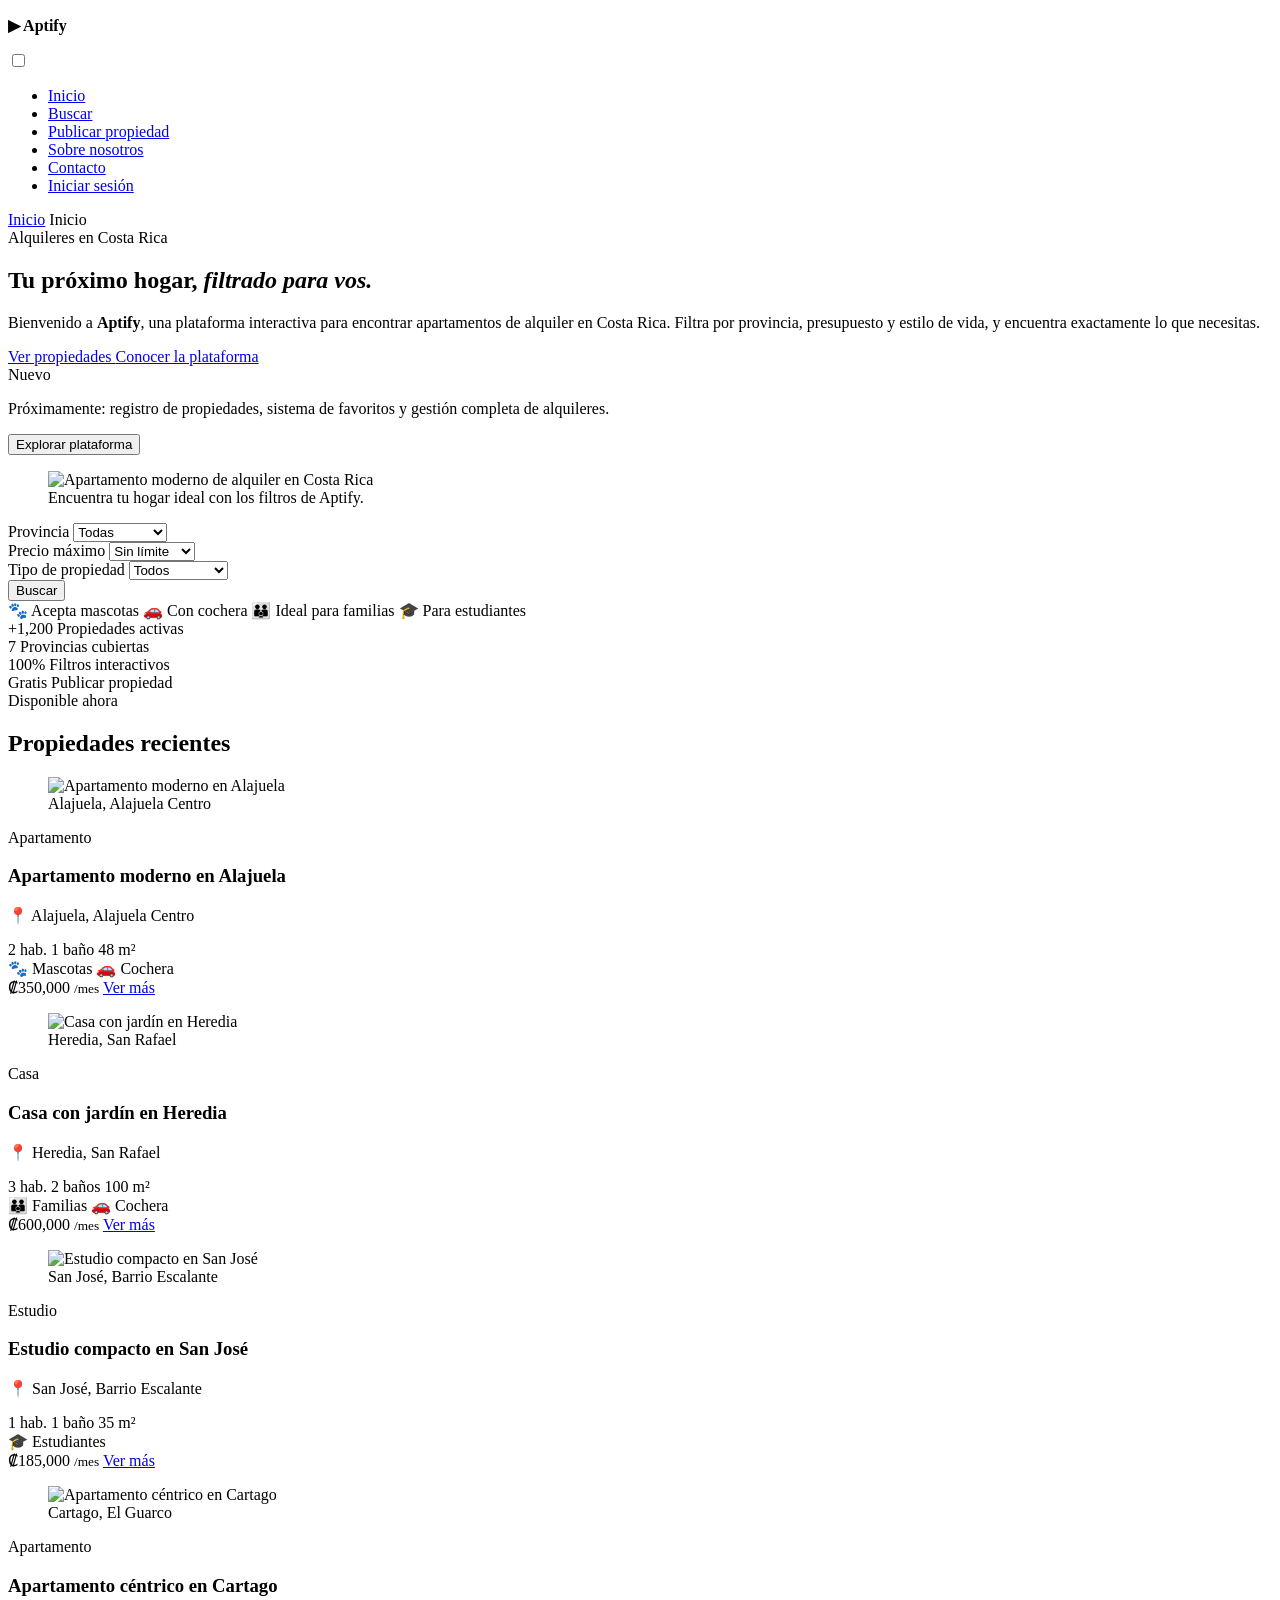
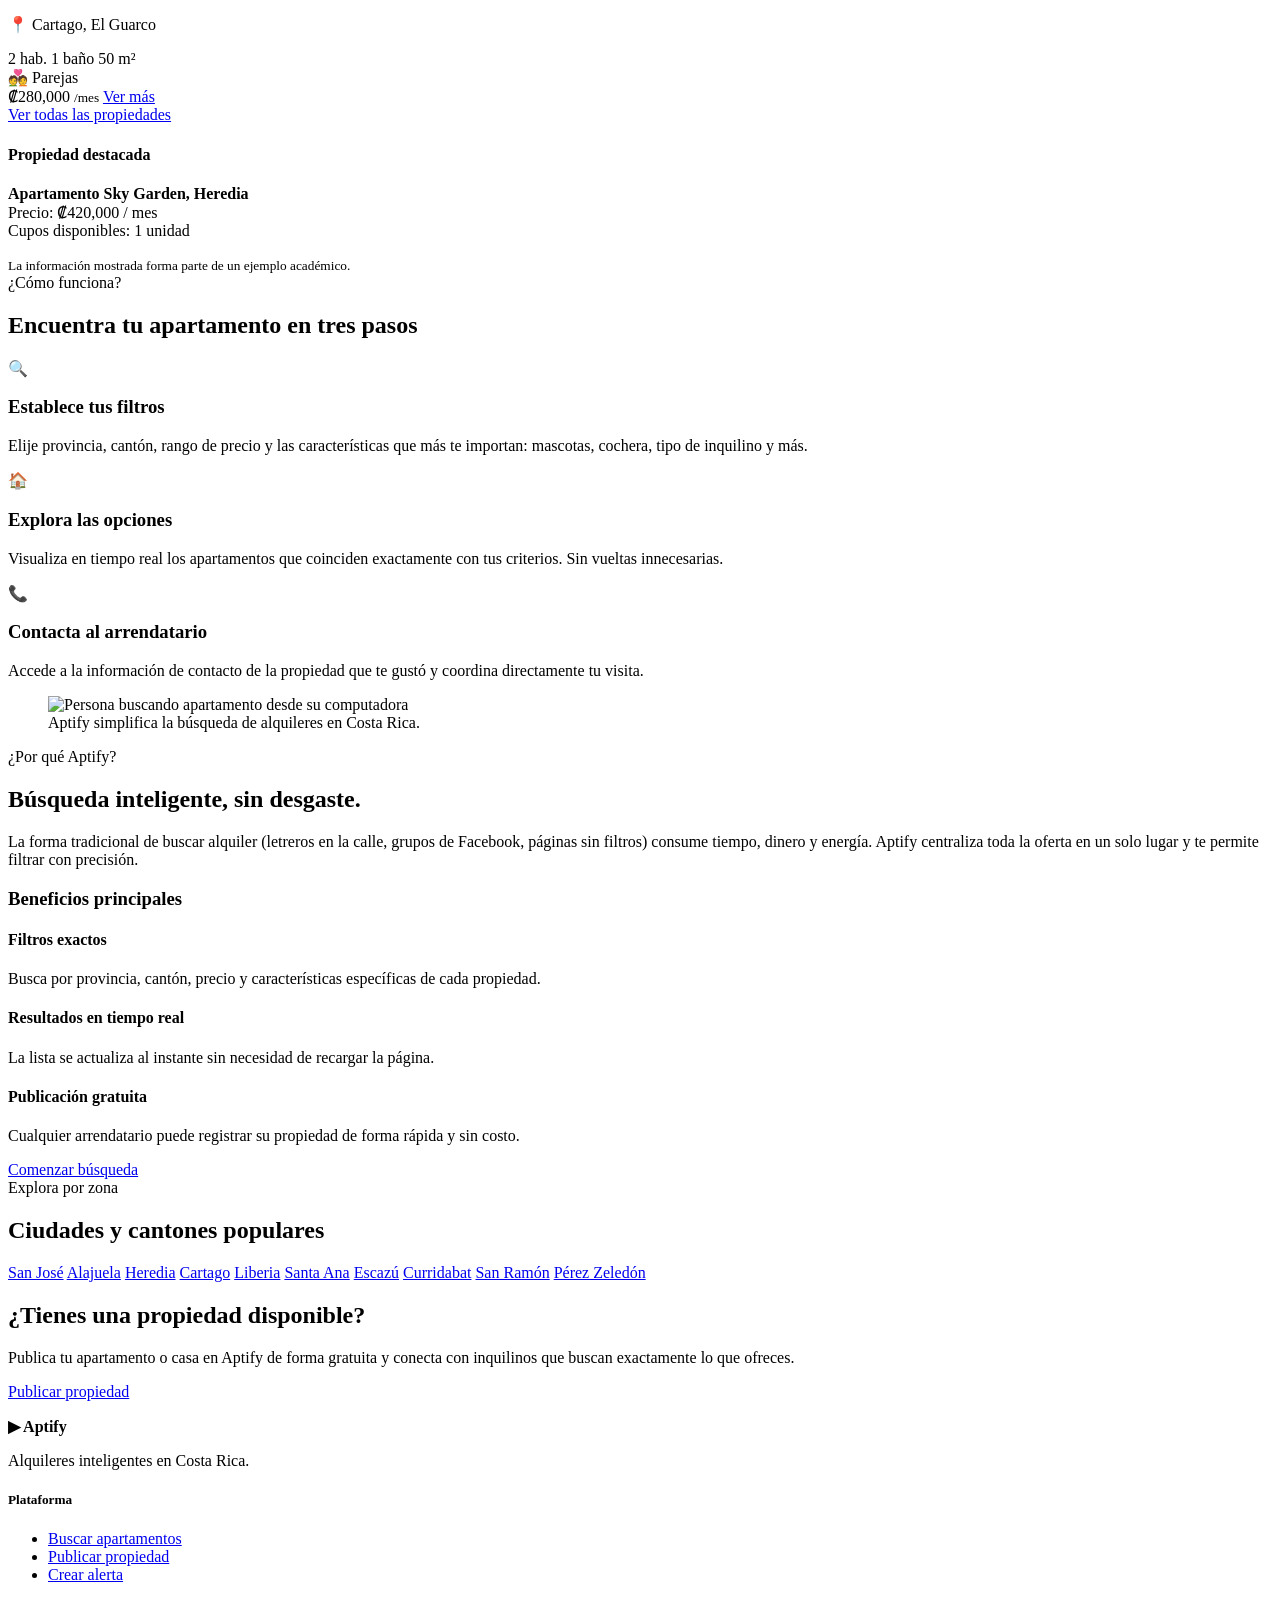
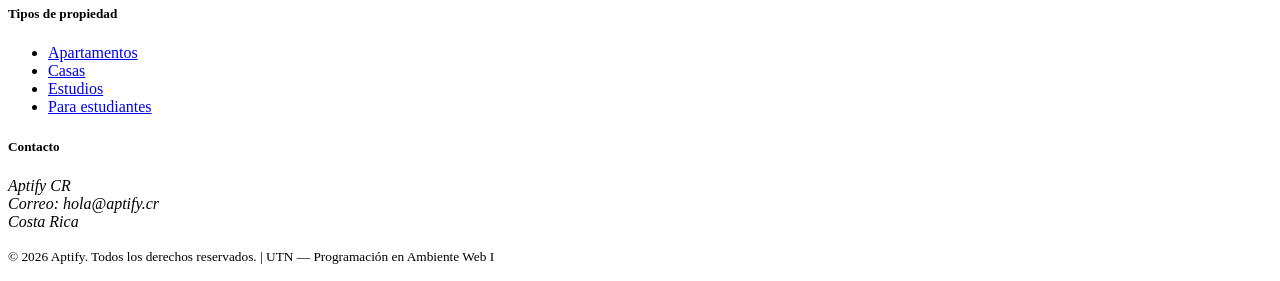
==== index.html @ 11789eb8 "Update" ====
<!DOCTYPE html>
<html lang="es">
<head>
    <meta charset="UTF-8">
    <meta name="viewport" content="width=device-width, initial-scale=1.0">
    <meta name="description" content="Aptify es una plataforma web para 
    buscar apartamentos de alquiler en Costa Rica, con filtros por ubicación, 
    precio y estilo de vida.">
    <meta name="keywords" content="apartamentos, alquiler, Costa Rica, 
    vivienda, mascotas, cochera, familias, estudiantes">
    <meta name="author" content="Aptify">
    <!-- CSS externo principal del sitio -->
    <link rel="stylesheet" href="css/style.css">
    <!-- Tipografías externas desde Google Fonts -->
    <link href="https://fonts.googleapis.com/css2?family=DM+Sans:wght@300;400;500;600&family=Playfair+Display:wght@600;700&display=swap" rel="stylesheet">
    <title>Aptify | Inicio</title>
</head>
<body>

    <!-- Encabezado principal fijo del sitio -->
    <header class="site-header">
        <div class="container header-content">
            <p class="logo"><strong>&#9654; Aptify</strong></p>
            <!-- Checkbox oculto para controlar el menú hamburguesa -->
            <input type="checkbox" id="menu-toggle" class="menu-toggle">
            <!-- Botón visual del menú hamburguesa -->
            <label for="menu-toggle" class="menu-button">
                <span></span>
                <span></span>
                <span></span>
            </label>
            <!-- Navegación principal -->
            <nav class="main-nav">
                <ul>
                    <li><a href="index.html">Inicio</a></li>
                    <li><a href="buscar.html">Buscar</a></li>
                    <li><a href="publicar.html">Publicar propiedad</a></li>
                    <li><a href="#sobre-aptify">Sobre nosotros</a></li>
                    <li><a href="#contacto">Contacto</a></li>        
                    <li id="nav-login"><a href="acceso.html">Iniciar sesión</a></li>        
                    <li id="nav-user" style="display: none;">
                        <span class="user-greeting">Hola, <b id="user-name-display">Usuario</b></span>
                        <a href="#" id="btn-logout" class="btn-card">Salir</a>
                    </li>
                </ul>
            </nav>
        </div>
    </header>

    <!-- Ubicación actual -->
    <nav class="breadcrumb" aria-label="Ubicación actual">
        <div class="container">
            <a href="index.html">Inicio</a>
            <span>Inicio</span>
        </div>
    </nav>

    <!-- Contenido principal -->
    <main>

        <!-- Sección hero con columnas flotantes -->
        <section id="hero" class="hero">
            <div class="container hero-content">
                <div class="hero-text">
                    <span class="hero-badge">Alquileres en Costa Rica</span>
                    <h1>Tu próximo hogar, <em>filtrado para vos.</em></h1>
                    <p>
                        Bienvenido a <strong>Aptify</strong>, una plataforma interactiva para encontrar
                        apartamentos de alquiler en Costa Rica. Filtra por provincia, presupuesto
                        y estilo de vida, y encuentra exactamente lo que necesitas.
                    </p>
                    <!-- Jerarquía visual de acciones -->
                    <div class="hero-actions">
                        <a class="btn-primary" href="buscar.html">
                            Ver propiedades
                        </a>
                        <a class="btn-link" href="#sobre-aptify">
                            Conocer la plataforma
                        </a>
                    </div>
                    <!-- Caja informativa relativa con etiqueta absoluta -->
                    <div class="hero-info">
                        <span class="info-label">Nuevo</span>
                        <p>
                            Próximamente: registro de propiedades, sistema de favoritos
                            y gestión completa de alquileres.
                        </p>
                        <button class="btn-secondary">
                            Explorar plataforma
                        </button>
                    </div>
                </div>
                <!-- Imagen representativa del hero -->
                <figure class="hero-image">
                    <!-- Cambiar el png cuando finalmente tenga una imagen decente -->
                    <img src="assets/images/hero-apartamentos.png" alt="Apartamento moderno de alquiler en Costa Rica">
                    <figcaption>
                        Encuentra tu hogar ideal con los filtros de Aptify.
                    </figcaption>
                </figure>
            </div>
            <!-- Barra de búsqueda rápida dentro del hero -->
            <div class="container">
                <div class="search-bar">
                    <div class="search-field">
                        <label for="provincia">Provincia</label>
                        <select id="provincia" name="provincia">
                            <option value="">Todas</option>
                            <option value="san-jose">San José</option>
                            <option value="alajuela">Alajuela</option>
                            <option value="heredia">Heredia</option>
                            <option value="cartago">Cartago</option>
                            <option value="guanacaste">Guanacaste</option>
                            <option value="puntarenas">Puntarenas</option>
                            <option value="limon">Limón</option>
                        </select>
                    </div>
                    <div class="search-field">
                        <label for="precio">Precio máximo</label>
                        <select id="precio" name="precio">
                            <option value="">Sin límite</option>
                            <option value="200000">₡200,000</option>
                            <option value="350000">₡350,000</option>
                            <option value="500000">₡500,000</option>
                            <option value="700000">₡700,000+</option>
                        </select>
                    </div>
                    <div class="search-field">
                        <label for="tipo">Tipo de propiedad</label>
                        <select id="tipo" name="tipo">
                            <option value="">Todos</option>
                            <option value="apartamento">Apartamento</option>
                            <option value="casa">Casa</option>
                            <option value="estudio">Estudio</option>
                        </select>
                    </div>
                    <button class="btn-primary search-btn">Buscar</button>
                </div>
                <!-- Etiquetas de filtros rápidos -->
                <div class="quick-tags">
                    <span class="tag">&#128062; Acepta mascotas</span>
                    <span class="tag">&#128663; Con cochera</span>
                    <span class="tag">&#128106; Ideal para familias</span>
                    <span class="tag">&#127891; Para estudiantes</span>
                </div>
            </div>
        </section>

        <!-- Estadísticas generales de la plataforma -->
        <section class="stats-section">
            <div class="container stats-grid">
                <div class="stat-card">
                    <span class="stat-num">+1,200</span>
                    <span class="stat-label">Propiedades activas</span>
                </div>
                <div class="stat-card">
                    <span class="stat-num">7</span>
                    <span class="stat-label">Provincias cubiertas</span>
                </div>
                <div class="stat-card">
                    <span class="stat-num">100%</span>
                    <span class="stat-label">Filtros interactivos</span>
                </div>
                <div class="stat-card">
                    <span class="stat-num">Gratis</span>
                    <span class="stat-label">Publicar propiedad</span>
                </div>
            </div>
        </section>

        <!-- Propiedades recientes destacadas -->
        <section class="listings-section">
            <div class="container">
                <span class="section-eyebrow">Disponible ahora</span>
                <h2>Propiedades recientes</h2>
                <div class="listings-grid">

                    <!-- Ejemplo, tarjeta de propiedad 1 -->
                    <article class="property-card">
                        <figure>
                            <img src="assets/images/prop-alajuela.png" alt="Apartamento moderno en Alajuela">
                            <figcaption>Alajuela, Alajuela Centro</figcaption>
                        </figure>
                        <span class="card-label">Apartamento</span>
                        <div class="property-card-content">
                            <h3>Apartamento moderno en Alajuela</h3>
                            <p class="property-location">&#128205; Alajuela, Alajuela Centro</p>
                            <div class="property-features">
                                <span>2 hab.</span>
                                <span>1 baño</span>
                                <span>48 m²</span>
                            </div>
                            <div class="property-tags">
                                <span class="tag tag-sm">&#128062; Mascotas</span>
                                <span class="tag tag-sm">&#128663; Cochera</span>
                            </div>
                            <div class="property-footer">
                                <span class="property-price">₡350,000 <small>/mes</small></span>
                                <a href="#" class="btn-card">Ver más</a>
                            </div>
                        </div>
                    </article>

                    <!-- Ejemplo, tarjeta de propiedad 2 -->
                    <article class="property-card">
                        <figure>
                            <img src="assets/images/prop-heredia.png" alt="Casa con jardín en Heredia">
                            <figcaption>Heredia, San Rafael</figcaption>
                        </figure>
                        <span class="card-label">Casa</span>
                        <div class="property-card-content">
                            <h3>Casa con jardín en Heredia</h3>
                            <p class="property-location">&#128205; Heredia, San Rafael</p>
                            <div class="property-features">
                                <span>3 hab.</span>
                                <span>2 baños</span>
                                <span>100 m²</span>
                            </div>
                            <div class="property-tags">
                                <span class="tag tag-sm">&#128106; Familias</span>
                                <span class="tag tag-sm">&#128663; Cochera</span>
                            </div>
                            <div class="property-footer">
                                <span class="property-price">₡600,000 <small>/mes</small></span>
                                <a href="#" class="btn-card">Ver más</a>
                            </div>
                        </div>
                    </article>

                    <!-- Ejemplo, tarjeta de propiedad 3 -->
                    <article class="property-card">
                        <figure>
                            <img src="assets/images/prop-sanjose.png" alt="Estudio compacto en San José">
                            <figcaption>San José, Barrio Escalante</figcaption>
                        </figure>
                        <span class="card-label">Estudio</span>
                        <div class="property-card-content">
                            <h3>Estudio compacto en San José</h3>
                            <p class="property-location">&#128205; San José, Barrio Escalante</p>
                            <div class="property-features">
                                <span>1 hab.</span>
                                <span>1 baño</span>
                                <span>35 m²</span>
                            </div>
                            <div class="property-tags">
                                <span class="tag tag-sm">&#127891; Estudiantes</span>
                            </div>
                            <div class="property-footer">
                                <span class="property-price">₡185,000 <small>/mes</small></span>
                                <a href="#" class="btn-card">Ver más</a>
                            </div>
                        </div>
                    </article>

                    <!-- Ejemplo, tarjeta de propiedad 4 -->
                    <article class="property-card">
                        <figure>
                            <img src="assets/images/prop-cartago.png" alt="Apartamento céntrico en Cartago">
                            <figcaption>Cartago, El Guarco</figcaption>
                        </figure>
                        <span class="card-label">Apartamento</span>
                        <div class="property-card-content">
                            <h3>Apartamento céntrico en Cartago</h3>
                            <p class="property-location">&#128205; Cartago, El Guarco</p>
                            <div class="property-features">
                                <span>2 hab.</span>
                                <span>1 baño</span>
                                <span>50 m²</span>
                            </div>
                            <div class="property-tags">
                                <span class="tag tag-sm">&#128145; Parejas</span>
                            </div>
                            <div class="property-footer">
                                <span class="property-price">₡280,000 <small>/mes</small></span>
                                <a href="#" class="btn-card">Ver más</a>
                            </div>
                        </div>
                    </article>

                </div>
                <!-- Acción para ver todas las propiedades -->
                <div class="listings-cta">
                    <a href="buscar.html" class="btn-primary">Ver todas las propiedades</a>
                </div>
            </div>
        </section>

        <!-- Aside: propiedad destacada -->
        <aside>
            <h4>Propiedad destacada</h4>
            <p>
                <strong>Apartamento Sky Garden, Heredia</strong><br>
                Precio: <span>₡420,000 / mes</span><br>
                Cupos disponibles: <span>1 unidad</span>
            </p>
            <small>
                La información mostrada forma parte de un ejemplo académico.
            </small>
        </aside>

        <!-- Cómo funciona la plataforma -->
        <section id="como-funciona" class="how-section">
            <div class="container">
                <span class="section-eyebrow">¿Cómo funciona?</span>
                <h2>Encuentra tu apartamento en tres pasos</h2>
                <div class="steps-grid">
                    <article class="step-card">
                        <div class="step-icon">&#128269;</div>
                        <h3>Establece tus filtros</h3>
                        <p>Elije provincia, cantón, rango de precio y las características 
                            que más te importan: mascotas, cochera, tipo de inquilino y más.</p>
                    </article>
                    <article class="step-card">
                        <div class="step-icon">&#127968;</div>
                        <h3>Explora las opciones</h3>
                        <p>Visualiza en tiempo real los apartamentos que coinciden 
                            exactamente con tus criterios. Sin vueltas innecesarias.</p>
                    </article>
                    <article class="step-card">
                        <div class="step-icon">&#128222;</div>
                        <h3>Contacta al arrendatario</h3>
                        <p>Accede a la información de contacto de la propiedad que te 
                            gustó y coordina directamente tu visita.</p>
                    </article>
                </div>
            </div>
        </section>

        <!-- Por qué elegir Aptify -->
        <section id="sobre-aptify" class="about-section">
            <div class="container about-content">
                <!-- Imagen representativa para cuando la tengamos -->
                <figure class="about-image">
                    <img src="assets/images/about-aptify.png" alt="Persona buscando apartamento desde su computadora">
                    <figcaption>
                        Aptify simplifica la búsqueda de alquileres en Costa Rica.
                    </figcaption>
                </figure>
                <div class="about-text">
                    <span class="section-eyebrow">¿Por qué Aptify?</span>
                    <h2>Búsqueda inteligente, sin desgaste.</h2>
                    <p>
                        La forma tradicional de buscar alquiler (letreros en la calle, grupos de
                        Facebook, páginas sin filtros) consume tiempo, dinero y energía. Aptify
                        centraliza toda la oferta en un solo lugar y te permite filtrar con precisión.
                    </p>
                    <h3>Beneficios principales</h3>
                    <div class="benefits-grid">
                        <article class="benefit-card">
                            <h4>Filtros exactos</h4>
                            <p>Busca por provincia, cantón, precio y características 
                                específicas de cada propiedad.</p>
                        </article>
                        <article class="benefit-card">
                            <h4>Resultados en tiempo real</h4>
                            <p>La lista se actualiza al instante sin necesidad de recargar la página.</p>
                        </article>
                        <article class="benefit-card">
                            <h4>Publicación gratuita</h4>
                            <p>Cualquier arrendatario puede registrar su propiedad de forma rápida y sin costo.</p>
                        </article>
                    </div>
                    <a href="buscar.html" class="btn-primary">Comenzar búsqueda</a>
                </div>
            </div>
        </section>

        <!-- Zonas populares para alquilar -->
        <section class="locations-section">
            <div class="container">
                <span class="section-eyebrow">Explora por zona</span>
                <h2>Ciudades y cantones populares</h2>
                <div class="locations-grid">
                    <a href="#" class="location-chip">San José</a>
                    <a href="#" class="location-chip">Alajuela</a>
                    <a href="#" class="location-chip">Heredia</a>
                    <a href="#" class="location-chip">Cartago</a>
                    <a href="#" class="location-chip">Liberia</a>
                    <a href="#" class="location-chip">Santa Ana</a>
                    <a href="#" class="location-chip">Escazú</a>
                    <a href="#" class="location-chip">Curridabat</a>
                    <a href="#" class="location-chip">San Ramón</a>
                    <a href="#" class="location-chip">Pérez Zeledón</a>
                </div>
            </div>
        </section>

        <!-- Banner de llamada a acción: publicar propiedad -->
        <section class="cta-banner">
            <div class="container cta-content">
                <div class="cta-text">
                    <h2>¿Tienes una propiedad disponible?</h2>
                    <p>
                        Publica tu apartamento o casa en Aptify de forma gratuita y conecta
                        con inquilinos que buscan exactamente lo que ofreces.
                    </p>
                </div>
                <a href="publicar.html" class="btn-gold">Publicar propiedad</a>
            </div>
        </section>

    </main>

    <!-- Pie de página -->
    <footer id="contacto">
        <div class="container footer-content">
            <div class="footer-brand">
                <p class="footer-logo"><strong>&#9654; Aptify</strong></p>
                <p class="footer-tagline">Alquileres inteligentes en Costa Rica.</p>
            </div>
            <div class="footer-col">
                <h5>Plataforma</h5>
                <ul>
                    <li><a href="buscar.html">Buscar apartamentos</a></li>
                    <li><a href="publicar.html">Publicar propiedad</a></li>
                    <li><a href="#">Crear alerta</a></li>
                </ul>
            </div>
            <div class="footer-col">
                <h5>Tipos de propiedad</h5>
                <ul>
                    <li><a href="#">Apartamentos</a></li>
                    <li><a href="#">Casas</a></li>
                    <li><a href="#">Estudios</a></li>
                    <li><a href="#">Para estudiantes</a></li>
                </ul>
            </div>
            <div class="footer-col">
                <h5>Contacto</h5>
                <address>
                    Aptify CR<br>
                    Correo: hola@aptify.cr<br>
                    Costa Rica
                </address>
            </div>
        </div>
        <p>
            <small>&copy; 2026 Aptify. Todos los derechos reservados. | UTN — Programación en Ambiente Web I</small>
        </p>
    </footer>

    <script src="js/auth.js"></script>
    
</body>
</html>
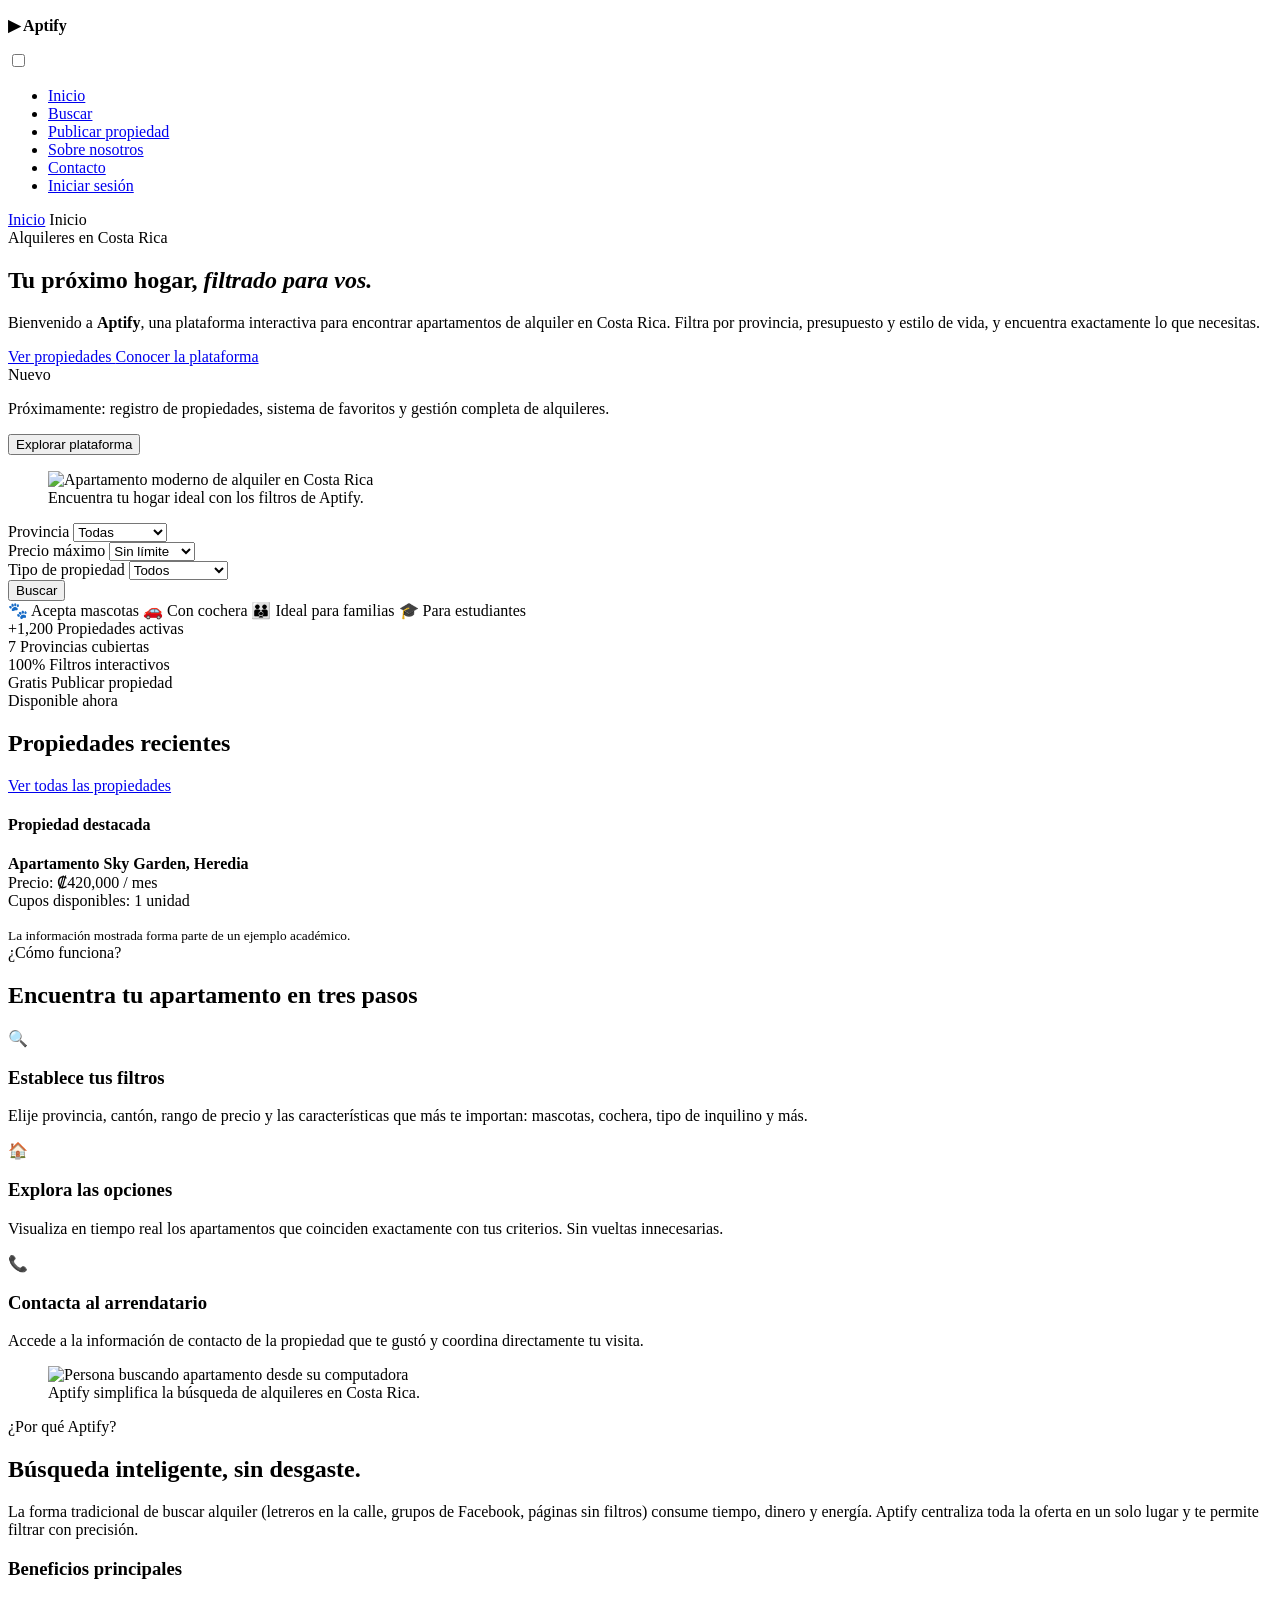
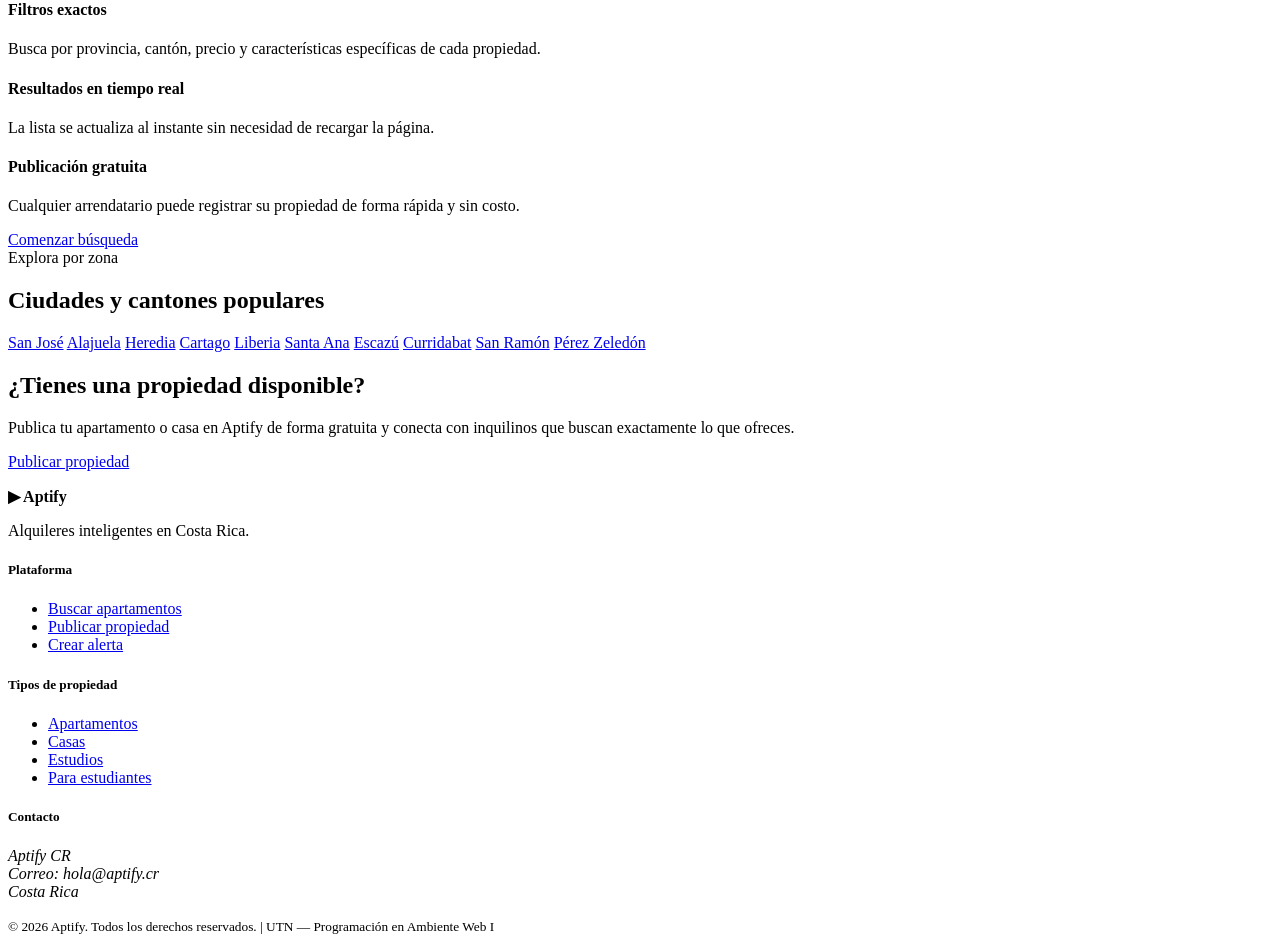
==== commit b0983eef: "feat: Creación de archivos nuevos y ediciones extras para luego" ====
--- a/index.html
+++ b/index.html
@@ -173,111 +173,8 @@
             <div class="container">
                 <span class="section-eyebrow">Disponible ahora</span>
                 <h2>Propiedades recientes</h2>
-                <div class="listings-grid">
-
-                    <!-- Ejemplo, tarjeta de propiedad 1 -->
-                    <article class="property-card">
-                        <figure>
-                            <img src="assets/images/prop-alajuela.png" alt="Apartamento moderno en Alajuela">
-                            <figcaption>Alajuela, Alajuela Centro</figcaption>
-                        </figure>
-                        <span class="card-label">Apartamento</span>
-                        <div class="property-card-content">
-                            <h3>Apartamento moderno en Alajuela</h3>
-                            <p class="property-location">&#128205; Alajuela, Alajuela Centro</p>
-                            <div class="property-features">
-                                <span>2 hab.</span>
-                                <span>1 baño</span>
-                                <span>48 m²</span>
-                            </div>
-                            <div class="property-tags">
-                                <span class="tag tag-sm">&#128062; Mascotas</span>
-                                <span class="tag tag-sm">&#128663; Cochera</span>
-                            </div>
-                            <div class="property-footer">
-                                <span class="property-price">₡350,000 <small>/mes</small></span>
-                                <a href="#" class="btn-card">Ver más</a>
-                            </div>
-                        </div>
-                    </article>
-
-                    <!-- Ejemplo, tarjeta de propiedad 2 -->
-                    <article class="property-card">
-                        <figure>
-                            <img src="assets/images/prop-heredia.png" alt="Casa con jardín en Heredia">
-                            <figcaption>Heredia, San Rafael</figcaption>
-                        </figure>
-                        <span class="card-label">Casa</span>
-                        <div class="property-card-content">
-                            <h3>Casa con jardín en Heredia</h3>
-                            <p class="property-location">&#128205; Heredia, San Rafael</p>
-                            <div class="property-features">
-                                <span>3 hab.</span>
-                                <span>2 baños</span>
-                                <span>100 m²</span>
-                            </div>
-                            <div class="property-tags">
-                                <span class="tag tag-sm">&#128106; Familias</span>
-                                <span class="tag tag-sm">&#128663; Cochera</span>
-                            </div>
-                            <div class="property-footer">
-                                <span class="property-price">₡600,000 <small>/mes</small></span>
-                                <a href="#" class="btn-card">Ver más</a>
-                            </div>
-                        </div>
-                    </article>
-
-                    <!-- Ejemplo, tarjeta de propiedad 3 -->
-                    <article class="property-card">
-                        <figure>
-                            <img src="assets/images/prop-sanjose.png" alt="Estudio compacto en San José">
-                            <figcaption>San José, Barrio Escalante</figcaption>
-                        </figure>
-                        <span class="card-label">Estudio</span>
-                        <div class="property-card-content">
-                            <h3>Estudio compacto en San José</h3>
-                            <p class="property-location">&#128205; San José, Barrio Escalante</p>
-                            <div class="property-features">
-                                <span>1 hab.</span>
-                                <span>1 baño</span>
-                                <span>35 m²</span>
-                            </div>
-                            <div class="property-tags">
-                                <span class="tag tag-sm">&#127891; Estudiantes</span>
-                            </div>
-                            <div class="property-footer">
-                                <span class="property-price">₡185,000 <small>/mes</small></span>
-                                <a href="#" class="btn-card">Ver más</a>
-                            </div>
-                        </div>
-                    </article>
-
-                    <!-- Ejemplo, tarjeta de propiedad 4 -->
-                    <article class="property-card">
-                        <figure>
-                            <img src="assets/images/prop-cartago.png" alt="Apartamento céntrico en Cartago">
-                            <figcaption>Cartago, El Guarco</figcaption>
-                        </figure>
-                        <span class="card-label">Apartamento</span>
-                        <div class="property-card-content">
-                            <h3>Apartamento céntrico en Cartago</h3>
-                            <p class="property-location">&#128205; Cartago, El Guarco</p>
-                            <div class="property-features">
-                                <span>2 hab.</span>
-                                <span>1 baño</span>
-                                <span>50 m²</span>
-                            </div>
-                            <div class="property-tags">
-                                <span class="tag tag-sm">&#128145; Parejas</span>
-                            </div>
-                            <div class="property-footer">
-                                <span class="property-price">₡280,000 <small>/mes</small></span>
-                                <a href="#" class="btn-card">Ver más</a>
-                            </div>
-                        </div>
-                    </article>
-
-                </div>
+                <!-- Las tarjetas se insertan aquí mediante index.js -->
+                <div id="contenedorRecientes" class="listings-grid"></div>
                 <!-- Acción para ver todas las propiedades -->
                 <div class="listings-cta">
                     <a href="buscar.html" class="btn-primary">Ver todas las propiedades</a>
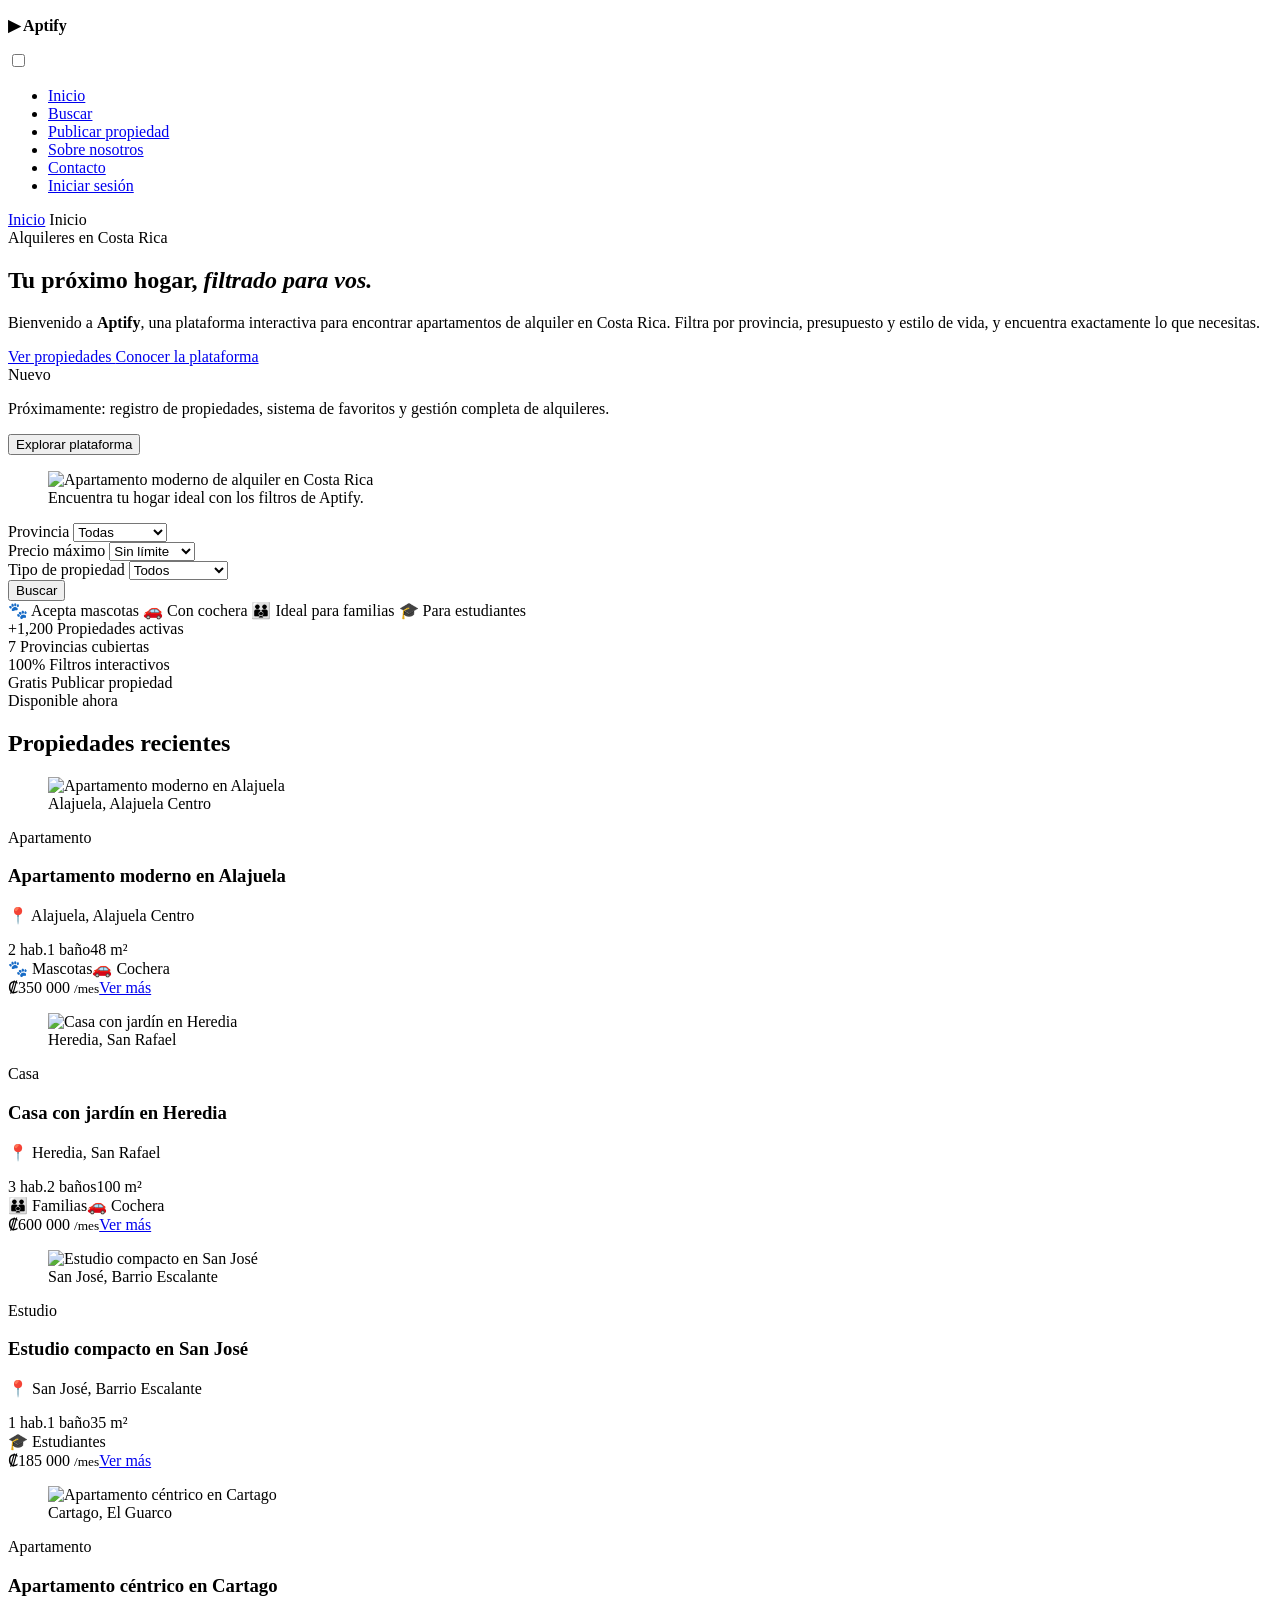
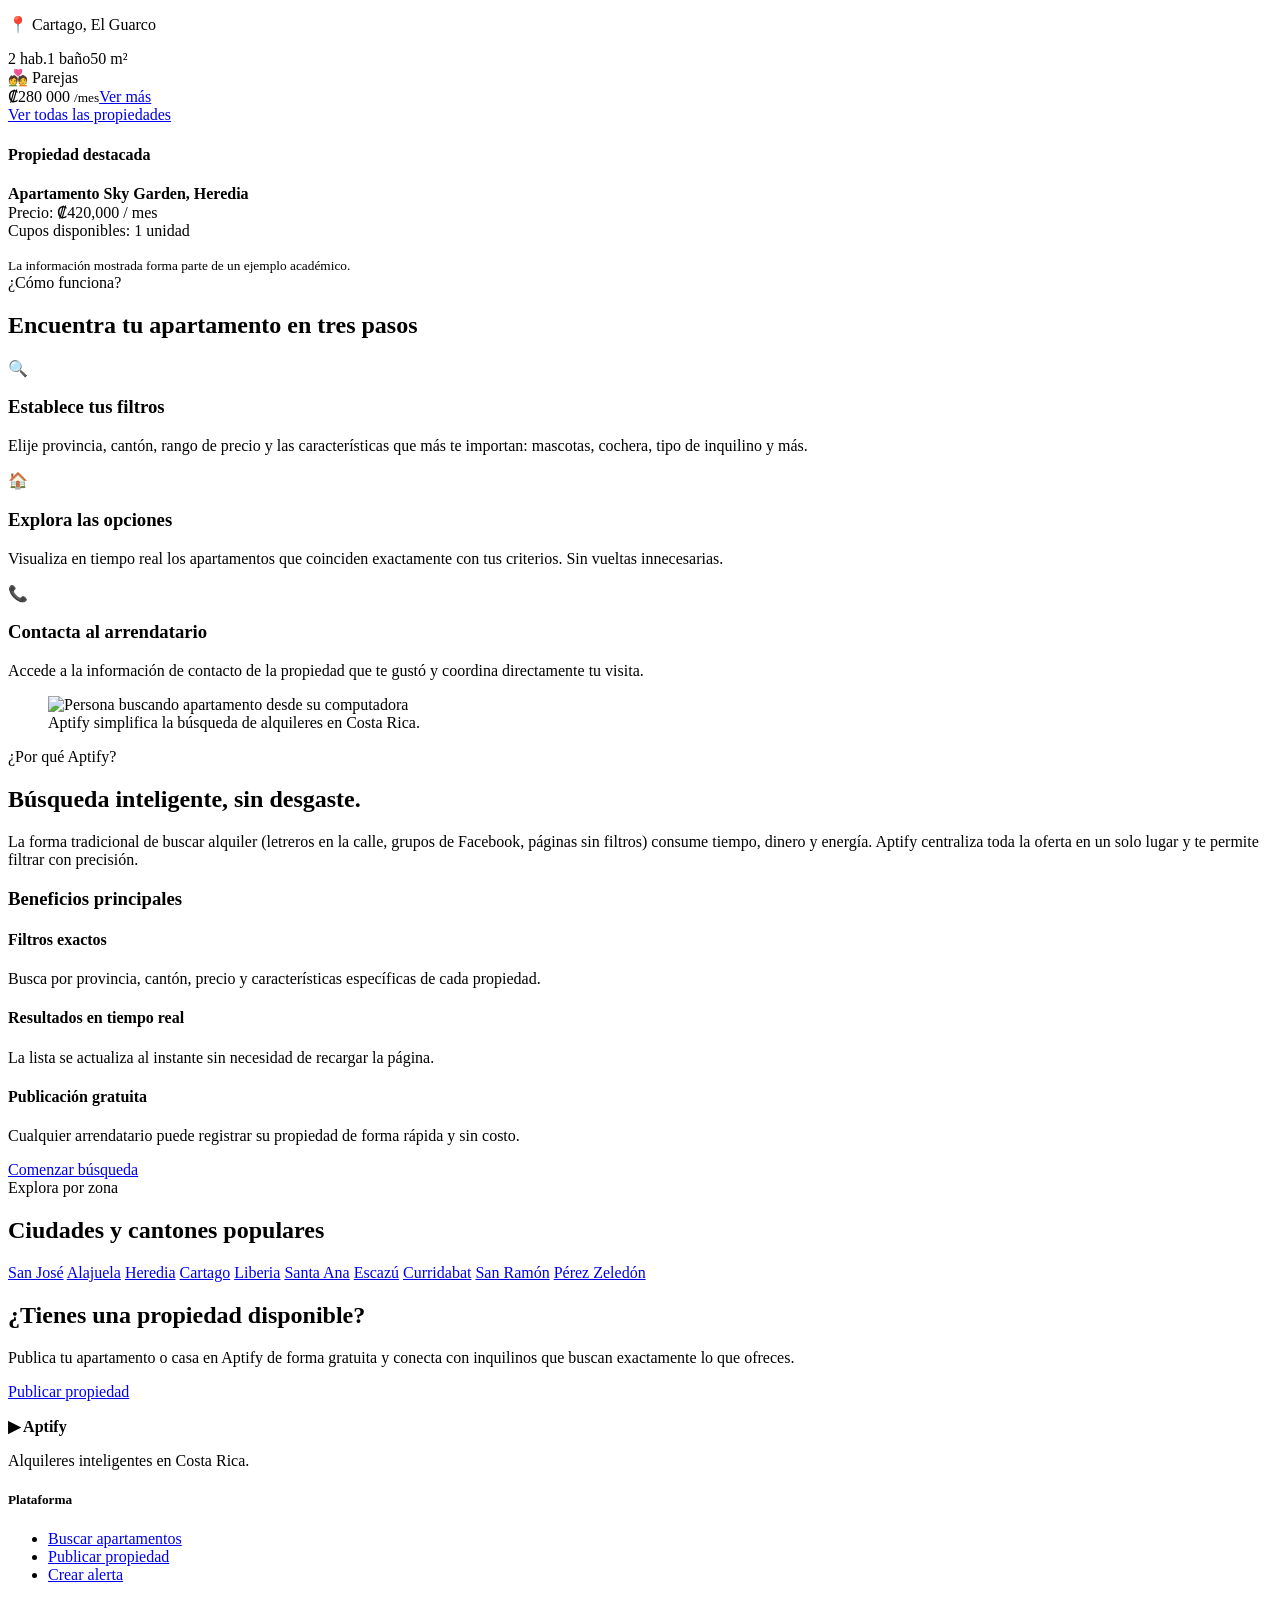
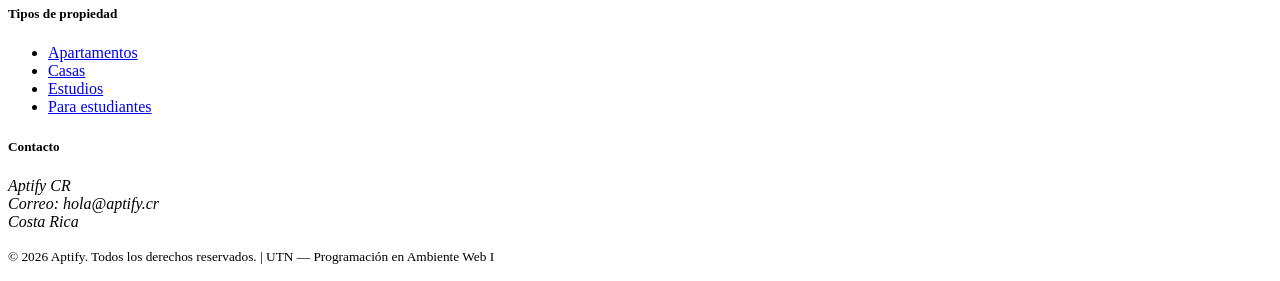
==== commit 2684ff90: "feat: Inserción del html y js para Buscar" ====
--- a/index.html
+++ b/index.html
@@ -10,7 +10,11 @@
     vivienda, mascotas, cochera, familias, estudiantes">
     <meta name="author" content="Aptify">
     <!-- CSS externo principal del sitio -->
-    <link rel="stylesheet" href="css/style.css">
+    <link rel="stylesheet" href="css/base.css">
+    <link rel="stylesheet" href="css/layout.css">
+    <link rel="stylesheet" href="css/componentes.css">
+    <link rel="stylesheet" href="css/paginas.css">
+    <link rel="stylesheet" href="css/responsive.css">
     <!-- Tipografías externas desde Google Fonts -->
     <link href="https://fonts.googleapis.com/css2?family=DM+Sans:wght@300;400;500;600&family=Playfair+Display:wght@600;700&display=swap" rel="stylesheet">
     <title>Aptify | Inicio</title>
@@ -337,6 +341,8 @@
     </footer>
 
     <script src="js/auth.js"></script>
+    <script src="js/propiedadesData.js"></script>
+    <script src="js/index.js"></script>
     
 </body>
 </html>
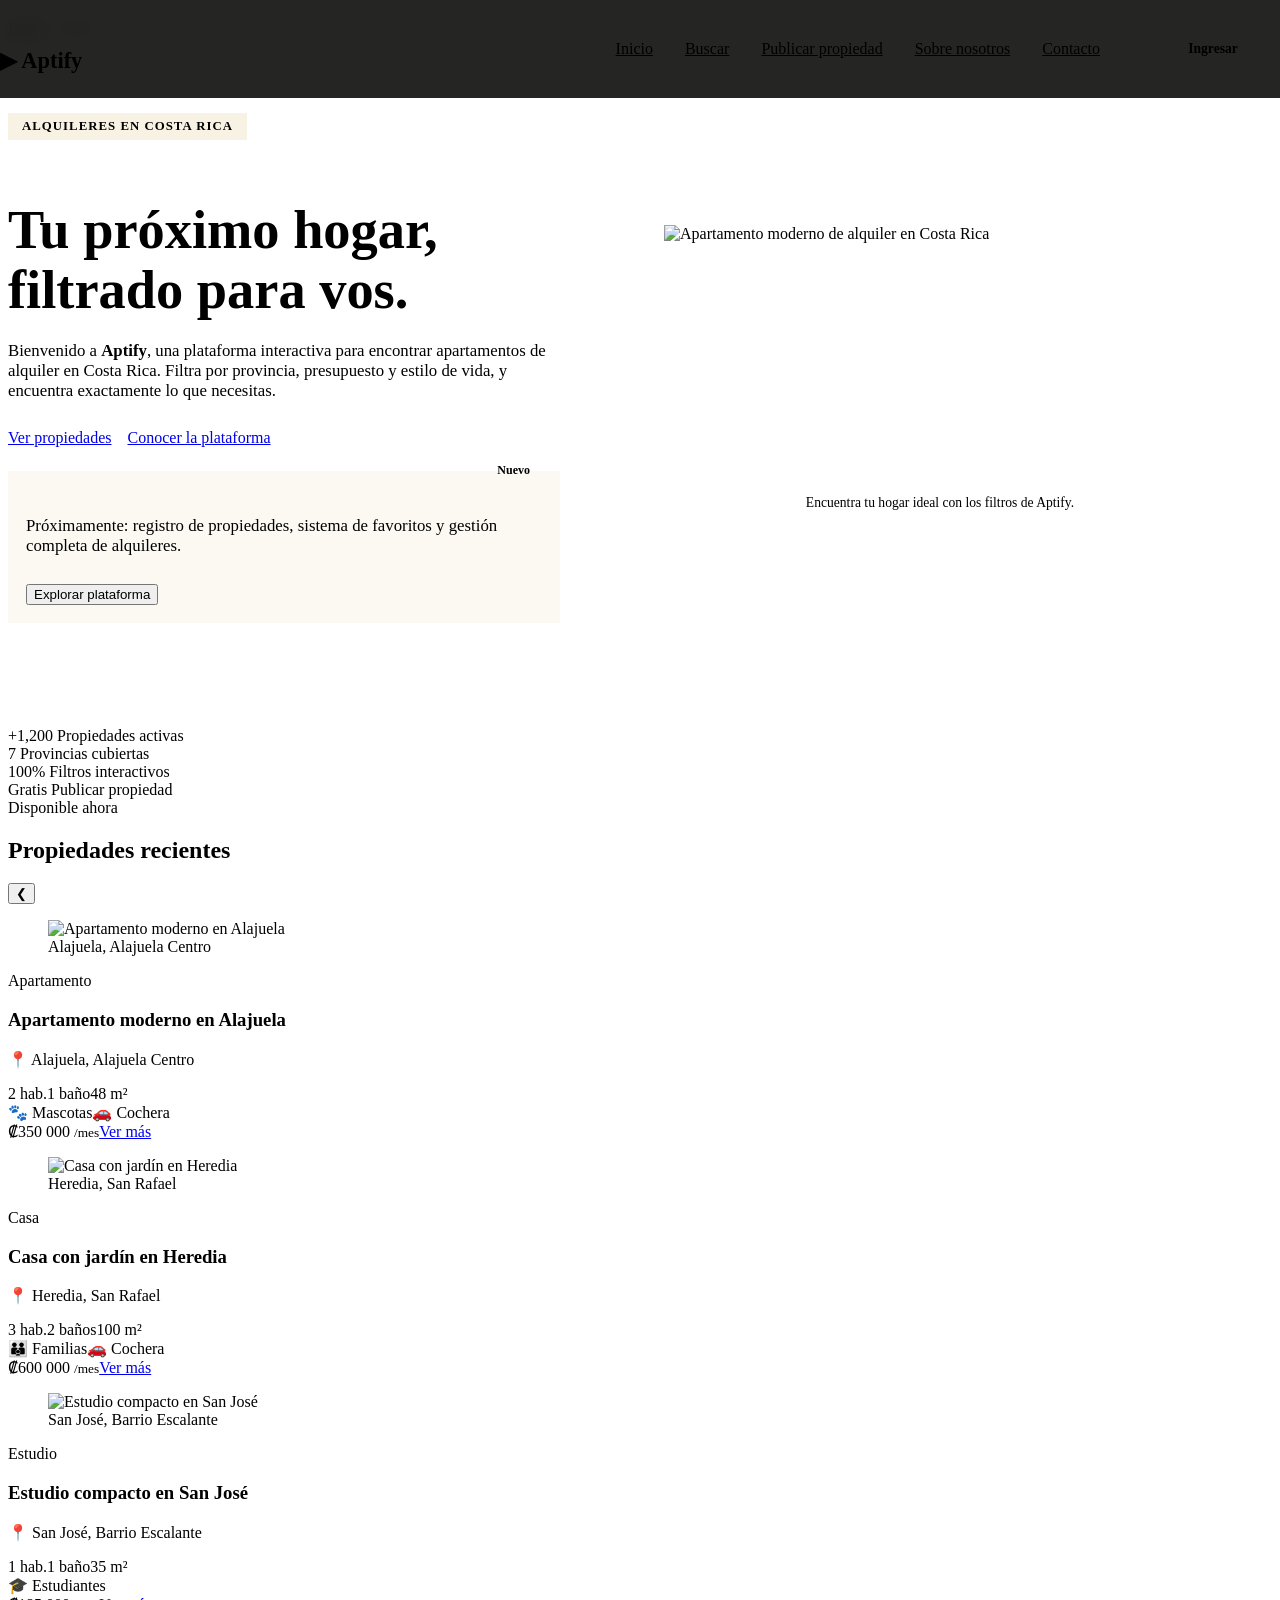
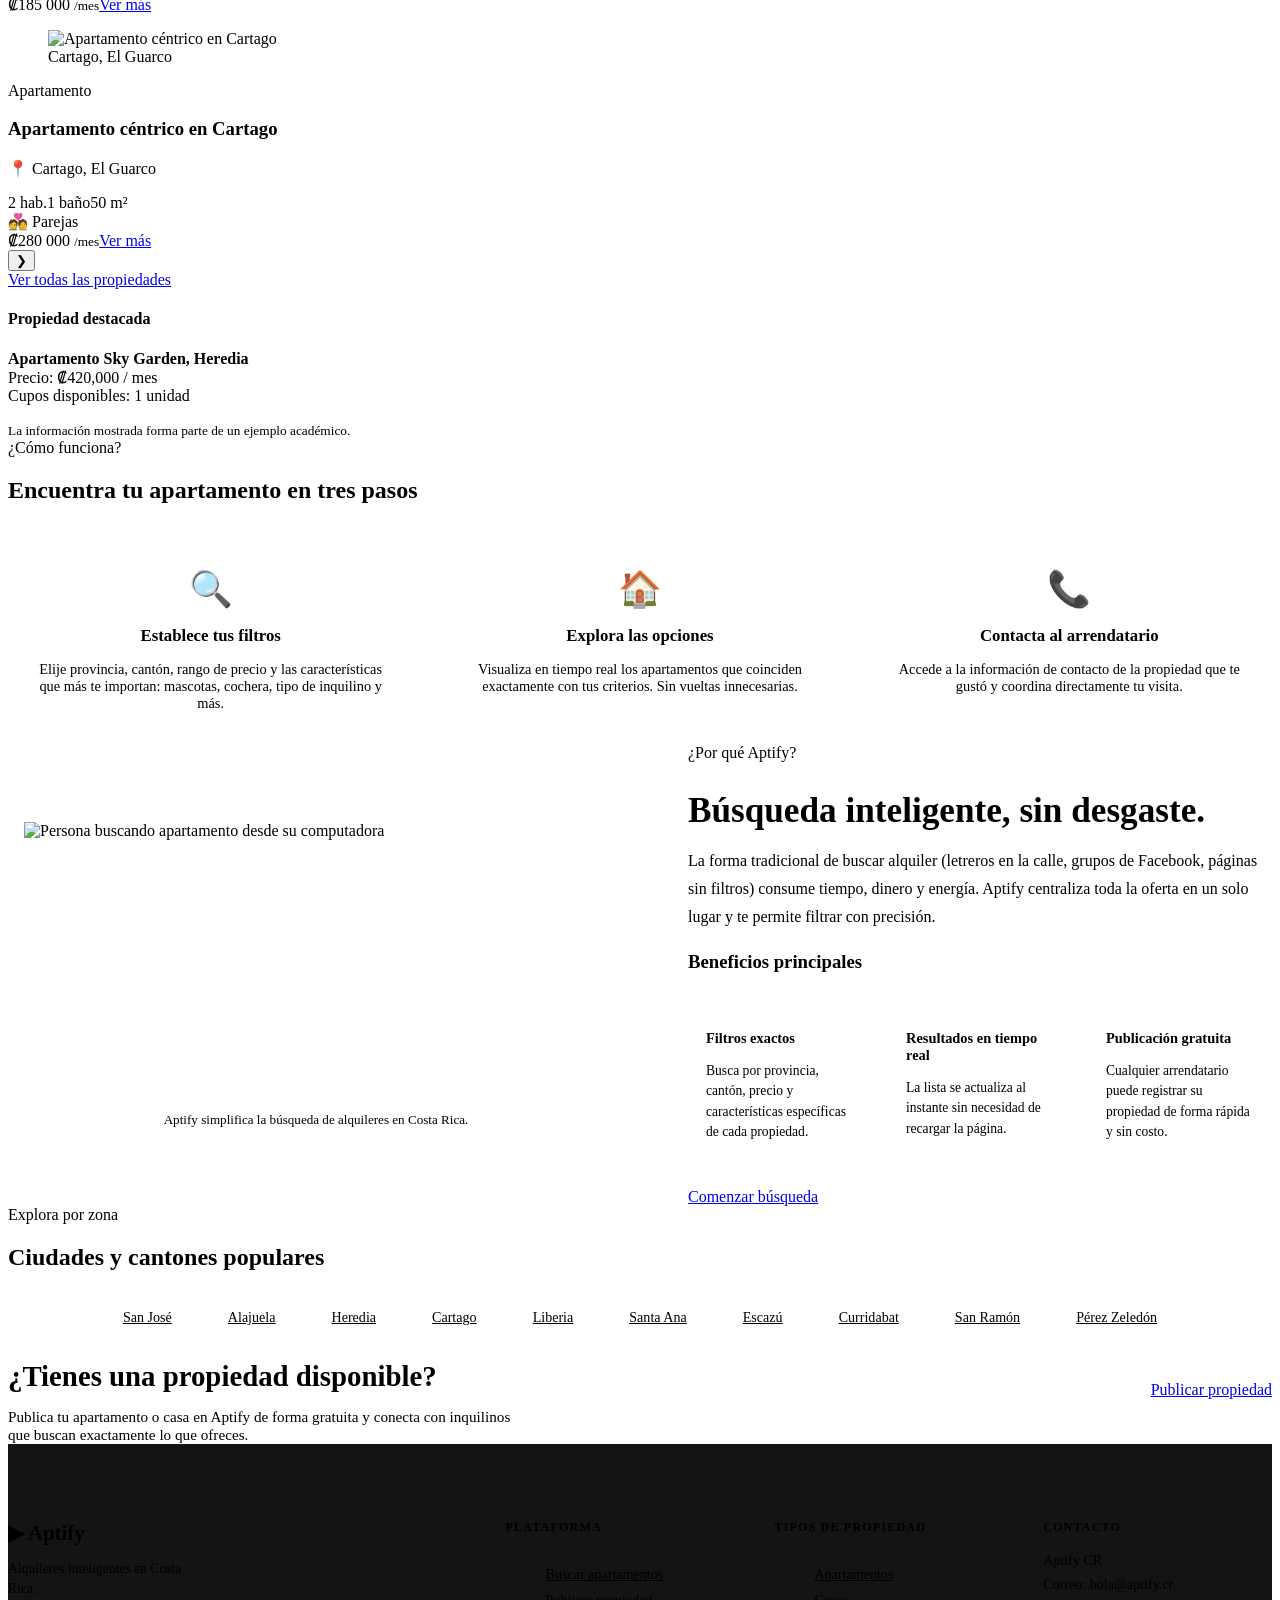
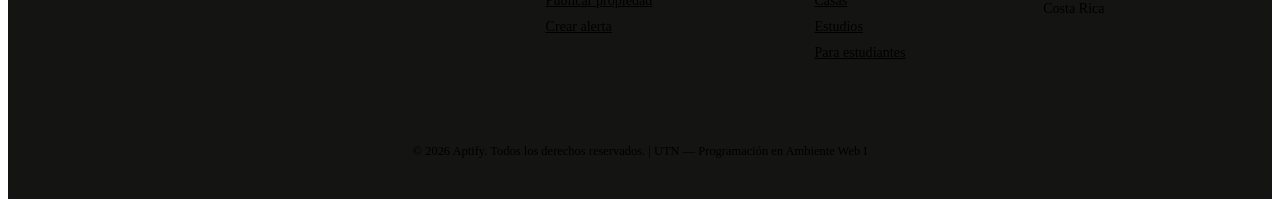
==== commit 07ad1495: "feat: cambio en inicio de sesion y la creacion del apartado de publicar propiedades" ====
--- a/index.html
+++ b/index.html
@@ -41,10 +41,71 @@
                     <li><a href="publicar.html">Publicar propiedad</a></li>
                     <li><a href="#sobre-aptify">Sobre nosotros</a></li>
                     <li><a href="#contacto">Contacto</a></li>        
-                    <li id="nav-login"><a href="acceso.html">Iniciar sesión</a></li>        
-                    <li id="nav-user" style="display: none;">
-                        <span class="user-greeting">Hola, <b id="user-name-display">Usuario</b></span>
-                        <a href="#" id="btn-logout" class="btn-card">Salir</a>
+                    
+                    <li class="header-session-area">
+                        <details class="session-dropdown" id="session-dropdown">
+                            <summary class="header-user">
+                                <span id="session-status-dot" class="user-offline"></span>
+                                <span id="session-status-text">Ingresar</span>
+                            </summary>
+                            
+                            <div class="session-dropdown-content">
+                                
+                                <div id="drop-login-container">
+                                    <h3>Iniciar Sesión</h3>
+                                    <p>Accede para guardar favoritos</p>
+                                    <form id="login-form" class="session-form">
+                                        <div class="form-group">
+                                            <label for="login-email">Correo</label>
+                                            <input type="email" id="login-email" required placeholder="correo@ejemplo.com">
+                                        </div>
+                                        <div class="form-group">
+                                            <label for="login-pass">Contraseña</label>
+                                            <input type="password" id="login-pass" required placeholder="********">
+                                        </div>
+                                        <button type="submit" class="btn-primary" style="width: 100%; margin-top: 8px;">Ingresar</button>
+                                    </form>
+                                    <p class="auth-switch" style="margin-top: 14px; font-size: 0.85rem; text-align: center;">
+                                        ¿Nuevo? <a href="#" id="link-to-register" style="color: var(--color-dorado); font-weight: bold;">Crear cuenta</a>
+                                    </p>
+                                </div>
+
+                                <div id="drop-register-container" style="display: none;">
+                                    <h3>Crear Cuenta</h3>
+                                    <p>Únete a Aptify</p>
+                                    <form id="register-form" class="session-form">
+                                        <div class="form-group">
+                                            <label for="reg-name">Nombre</label>
+                                            <input type="text" id="reg-name" required placeholder="Ej. Nathalie Paniagua">
+                                        </div>
+                                        <div class="form-group">
+                                            <label for="reg-email">Correo</label>
+                                            <input type="email" id="reg-email" required placeholder="correo@ejemplo.com">
+                                        </div>
+                                        <div class="form-group">
+                                            <label for="reg-pass">Contraseña</label>
+                                            <input type="password" id="reg-pass" required placeholder="Mínimo 8">
+                                        </div>
+                                        <button type="submit" class="btn-gold" style="width: 100%; margin-top: 8px;">Registrarse</button>
+                                    </form>
+                                    <p class="auth-switch" style="margin-top: 14px; font-size: 0.85rem; text-align: center;">
+                                        ¿Ya tienes cuenta? <a href="#" id="link-to-login" style="color: var(--color-dorado); font-weight: bold;">Iniciar sesión</a>
+                                    </p>
+                                </div>
+
+                                <div id="drop-user-container" style="display: none;">
+                                    <h3>Mi Perfil</h3>
+                                    <div class="user-card">
+                                        <h4 id="user-name-display">Usuario</h4>
+                                        <p id="user-email-display">correo@ejemplo.com</p>
+                                    </div>
+                                    <div class="session-buttons">
+                                        <button id="btn-logout" class="btn-secondary" style="width: 100%; margin-top: 16px;">Cerrar Sesión</button>
+                                    </div>
+                                </div>
+
+                            </div>
+                        </details>
                     </li>
                 </ul>
             </nav>
@@ -103,51 +164,7 @@
                     </figcaption>
                 </figure>
             </div>
-            <!-- Barra de búsqueda rápida dentro del hero -->
-            <div class="container">
-                <div class="search-bar">
-                    <div class="search-field">
-                        <label for="provincia">Provincia</label>
-                        <select id="provincia" name="provincia">
-                            <option value="">Todas</option>
-                            <option value="san-jose">San José</option>
-                            <option value="alajuela">Alajuela</option>
-                            <option value="heredia">Heredia</option>
-                            <option value="cartago">Cartago</option>
-                            <option value="guanacaste">Guanacaste</option>
-                            <option value="puntarenas">Puntarenas</option>
-                            <option value="limon">Limón</option>
-                        </select>
-                    </div>
-                    <div class="search-field">
-                        <label for="precio">Precio máximo</label>
-                        <select id="precio" name="precio">
-                            <option value="">Sin límite</option>
-                            <option value="200000">₡200,000</option>
-                            <option value="350000">₡350,000</option>
-                            <option value="500000">₡500,000</option>
-                            <option value="700000">₡700,000+</option>
-                        </select>
-                    </div>
-                    <div class="search-field">
-                        <label for="tipo">Tipo de propiedad</label>
-                        <select id="tipo" name="tipo">
-                            <option value="">Todos</option>
-                            <option value="apartamento">Apartamento</option>
-                            <option value="casa">Casa</option>
-                            <option value="estudio">Estudio</option>
-                        </select>
-                    </div>
-                    <button class="btn-primary search-btn">Buscar</button>
-                </div>
-                <!-- Etiquetas de filtros rápidos -->
-                <div class="quick-tags">
-                    <span class="tag">&#128062; Acepta mascotas</span>
-                    <span class="tag">&#128663; Con cochera</span>
-                    <span class="tag">&#128106; Ideal para familias</span>
-                    <span class="tag">&#127891; Para estudiantes</span>
-                </div>
-            </div>
+            
         </section>
 
         <!-- Estadísticas generales de la plataforma -->
@@ -177,9 +194,13 @@
             <div class="container">
                 <span class="section-eyebrow">Disponible ahora</span>
                 <h2>Propiedades recientes</h2>
-                <!-- Las tarjetas se insertan aquí mediante index.js -->
-                <div id="contenedorRecientes" class="listings-grid"></div>
-                <!-- Acción para ver todas las propiedades -->
+                <div class="carousel-wrapper">
+                    <button id="btn-prev" class="carousel-arrow" aria-label="Anterior">&#10094;</button>
+                    <div class="carousel-window">
+                        <div id="contenedorRecientes" class="listings-grid"></div>
+                    </div>
+                    <button id="btn-next" class="carousel-arrow" aria-label="Siguiente">&#10095;</button>
+                </div>
                 <div class="listings-cta">
                     <a href="buscar.html" class="btn-primary">Ver todas las propiedades</a>
                 </div>
--- a/css/layout.css
+++ b/css/layout.css
@@ -0,0 +1,396 @@
+/* =========================
+   Header, navegación, breadcrumb y footer.
+   Elementos estructurales presentes en todas las páginas.
+   ========================= */
+
+/* ── HEADER Y NAVEGACIÓN ── */
+
+/* Header fijo superior */
+.site-header {
+    background-color: rgba(26, 26, 24, 0.95);
+    color: var(--color-texto);
+    padding: 16px 0;
+    border-bottom: 3px solid var(--color-dorado);
+    position: fixed;
+    top: 0;
+    left: 0;
+    width: 100%;
+    z-index: 1000;
+    backdrop-filter: blur(10px);
+}
+
+/* Flexbox alinea logo, menú y botón hamburguesa */
+.header-content {
+    display: flex;
+    align-items: center;
+    justify-content: space-between;
+    gap: 20px;
+}
+
+/* Logo del sitio */
+.logo {
+    font-size: 1.4rem;
+    margin-bottom: 0;
+    white-space: nowrap;
+    font-family: var(--fuente-display);
+    color: var(--color-texto);
+}
+
+/* Checkbox oculto para abrir/cerrar menú */
+.menu-toggle {
+    display: none;
+}
+
+/* Botón hamburguesa oculto en escritorio */
+.menu-button {
+    display: none;
+    width: 38px;
+    height: 32px;
+    cursor: pointer;
+}
+
+/* Líneas del botón hamburguesa */
+.menu-button span {
+    display: block;
+    height: 4px;
+    margin-bottom: 6px;
+    background-color: var(--color-texto);
+    border-radius: 4px;
+}
+
+/* Menú principal */
+.main-nav ul {
+    list-style: none;
+    /* Flexbox organiza enlaces en fila */
+    display: flex;
+    align-items: center;
+    gap: 8px;
+}
+
+/* Enlaces del menú */
+.main-nav a {
+    color: var(--color-texto-suave);
+    font-weight: 500;
+    padding: 8px 12px;
+    border-radius: var(--radio-sm);
+    display: inline-block;
+    transition: background-color 0.2s, color 0.2s;
+}
+
+/* Cambio visual al pasar el mouse */
+.main-nav a:hover {
+    background-color: var(--color-dorado);
+    color: var(--color-fondo);
+}
+
+/* Indicador de página activa */
+.active-link {
+    background-color: var(--color-dorado);
+    color: var(--color-fondo) !important;
+    font-weight: 600;
+}
+
+/* Estado del usuario logueado en el Nav */
+.user-greeting {
+    color: var(--color-texto-suave);
+    font-size: 0.95rem;
+    margin-right: 12px;
+}
+
+/* Nombre del usuario resaltado en dorado */
+.user-greeting b {
+    color: var(--color-dorado);
+}
+
+/* ── BREADCRUMB ──
+   Barra de ubicación actual */
+
+.breadcrumb {
+    background-color: var(--color-superficie);
+    border-bottom: 1px solid var(--color-borde);
+    padding: 12px 0;
+}
+
+/* Distribución simple de la ruta */
+.breadcrumb .container {
+    display: flex;
+    gap: 8px;
+    align-items: center;
+    font-size: 0.9rem;
+}
+
+/* Separador visual sin agregar texto extra al HTML */
+.breadcrumb a::after {
+    content: "/";
+    margin-left: 8px;
+    color: var(--color-texto-tenue);
+}
+
+.breadcrumb a {
+    color: var(--color-dorado);
+    font-weight: bold;
+}
+
+.breadcrumb span {
+    color: var(--color-texto-suave);
+}
+
+/* ── FOOTER ── */
+
+footer {
+    background-color: #141412;
+    color: var(--color-texto);
+    padding: 56px 0 24px 0;
+    border-top: 1px solid var(--color-borde);
+    text-align: center;
+}
+
+/* Distribución en columnas del footer */
+.footer-content {
+    display: grid;
+    grid-template-columns: 2fr 1fr 1fr 1fr;
+    gap: 40px;
+    padding-bottom: 48px;
+    text-align: left;
+}
+
+/* Logo del footer */
+.footer-logo {
+    font-family: var(--fuente-display);
+    font-size: 1.3rem;
+    color: var(--color-texto);
+    margin-bottom: 8px;
+}
+
+/* Tagline del footer */
+.footer-tagline {
+    font-size: 0.85rem;
+    color: var(--color-texto-suave);
+    max-width: 200px;
+    line-height: 1.5;
+}
+
+/* Columna del footer */
+.footer-col {
+    display: flex;
+    flex-direction: column;
+    gap: 10px;
+}
+
+/* Títulos de columnas del footer */
+.footer-col h5 {
+    font-size: 0.75rem;
+    font-weight: 700;
+    letter-spacing: 0.1em;
+    text-transform: uppercase;
+    color: var(--color-texto-tenue);
+    margin-bottom: 4px;
+    font-family: var(--fuente-cuerpo);
+}
+
+/* Lista del footer */
+.footer-col ul {
+    list-style: none;
+    display: flex;
+    flex-direction: column;
+    gap: 8px;
+}
+
+/* Enlaces del footer */
+footer a {
+    color: var(--color-texto-suave);
+    font-size: 0.88rem;
+    transition: color 0.2s;
+}
+
+/* Hover de enlaces del footer */
+footer a:hover {
+    color: var(--color-dorado);
+}
+
+/* Dirección del footer */
+footer address {
+    font-style: normal;
+    font-size: 0.88rem;
+    color: var(--color-texto-suave);
+    line-height: 1.7;
+}
+
+/* Texto de copyright */
+footer small {
+    font-size: 0.78rem;
+    color: var(--color-texto-tenue);
+}
+
+/* =========================
+   USUARIO EN HEADER (DROPDOWN)
+   ========================= */
+
+.header-session-area {
+    position: relative;
+    flex-shrink: 0;
+    margin-left: 8px;
+}
+
+.session-dropdown {
+    position: relative;
+}
+
+/* Oculta la flecha por defecto de la etiqueta details */
+.session-dropdown summary {
+    list-style: none;
+}
+.session-dropdown summary::-webkit-details-marker {
+    display: none;
+}
+
+/* Botón visible en el nav */
+.header-user {
+    min-width: 120px;
+    display: flex;
+    align-items: center;
+    justify-content: center;
+    gap: 8px;
+    background-color: var(--color-superficie);
+    color: var(--color-texto);
+    border: 1px solid var(--color-borde);
+    border-radius: var(--radio-pill);
+    padding: 8px 16px;
+    font-size: 0.85rem;
+    font-weight: 700;
+    cursor: pointer;
+    transition: border-color 0.2s ease, color 0.2s ease;
+}
+
+.header-user:hover {
+    border-color: var(--color-dorado);
+    color: var(--color-dorado);
+}
+
+/* Puntos de estado */
+.user-online,
+.user-offline {
+    width: 10px;
+    height: 10px;
+    display: inline-block;
+    border-radius: 999px;
+    flex-shrink: 0;
+}
+
+.user-online {
+    background-color: #3bba6c;
+    box-shadow: 0 0 0 4px rgba(59, 186, 108, 0.15);
+}
+
+.user-offline {
+    background-color: var(--color-texto-tenue);
+}
+
+/* =========================
+   CONTENIDO DEL DROPDOWN
+   ========================= */
+
+.session-dropdown-content {
+    position: absolute;
+    top: calc(100% + 14px);
+    right: 0;
+    width: 320px;
+    background-color: var(--color-superficie);
+    color: var(--color-texto);
+    border: 1px solid var(--color-borde);
+    border-radius: var(--radio-md);
+    padding: 24px;
+    box-shadow: 0 12px 40px rgba(0, 0, 0, 0.6);
+    z-index: 1200;
+}
+
+/* Flecha decorativa del cuadro */
+.session-dropdown-content::before {
+    content: "";
+    position: absolute;
+    top: -7px;
+    right: 34px;
+    width: 12px;
+    height: 12px;
+    background-color: var(--color-superficie);
+    border-left: 1px solid var(--color-borde);
+    border-top: 1px solid var(--color-borde);
+    transform: rotate(45deg);
+}
+
+.session-dropdown-content h3 {
+    color: var(--color-dorado);
+    margin-bottom: 4px;
+    font-size: 1.1rem;
+}
+
+.session-dropdown-content p {
+    color: var(--color-texto-suave);
+    font-size: 0.85rem;
+    margin-bottom: 16px;
+}
+
+/* Formularios internos */
+.session-form .form-group {
+    margin-bottom: 12px;
+    text-align: left;
+}
+
+.session-form label {
+    display: block;
+    color: var(--color-texto);
+    font-size: 0.8rem;
+    margin-bottom: 4px;
+    font-weight: 600;
+}
+
+.session-form input {
+    width: 100%;
+    background-color: var(--color-superficie-2);
+    border: 1px solid var(--color-borde);
+    color: var(--color-texto);
+    border-radius: var(--radio-sm);
+    padding: 10px 12px;
+    font-size: 0.9rem;
+    outline: none;
+    font-family: var(--fuente-cuerpo);
+}
+
+.session-form input:focus {
+    border-color: var(--color-dorado);
+}
+
+/* Tarjeta de usuario actual */
+.user-card {
+    margin-top: 16px;
+    background-color: var(--color-superficie-2);
+    border: 1px solid var(--color-borde);
+    border-left: 4px solid var(--color-dorado);
+    border-radius: var(--radio-sm);
+    padding: 14px;
+}
+
+.user-card h4 {
+    color: var(--color-texto);
+    margin-bottom: 2px;
+    font-size: 1rem;
+}
+
+.user-card p {
+    color: var(--color-texto-suave);
+    margin-bottom: 0;
+    font-size: 0.85rem;
+}
+
+/* Responsivo para el dropdown en móviles */
+@media (max-width: 700px) {
+    .session-dropdown-content {
+        position: static;
+        width: 100%;
+        margin-top: 12px;
+        box-shadow: none;
+    }
+    .session-dropdown-content::before {
+        display: none;
+    }
+}
--- a/css/paginas.css
+++ b/css/paginas.css
@@ -0,0 +1,839 @@
+/* =========================
+   Estilos específicos de cada página:
+   index.html → hero, barra de búsqueda, cómo funciona, about, locations, cta-banner
+   buscar.html → hero, panel de filtros, área de resultados
+   acceso.html → formularios de login y registro
+   ========================= */
+
+/* =========================
+   INDEX – HERO
+   ========================= */
+
+.hero {
+    background-color: var(--color-superficie);
+    padding: 64px 0;
+    border-bottom: 1px solid var(--color-borde);
+}
+
+/* Flexbox crea dos columnas en el hero */
+.hero-content {
+    display: flex;
+    align-items: center;
+    gap: 48px;
+    margin-bottom: 40px;
+}
+
+/* Columna de texto */
+.hero-text {
+    flex: 1;
+}
+
+/* Título principal del hero */
+.hero-text h1 {
+    font-size: clamp(2rem, 4.5vw, 3.4rem);
+    color: var(--color-texto);
+    margin-bottom: 20px;
+    line-height: 1.1;
+}
+
+/* Palabra en cursiva y dorada del título */
+.hero-text h1 em {
+    font-style: normal;
+    color: var(--color-dorado);
+}
+
+/* Texto descriptivo del hero */
+.hero-text p {
+    font-size: 1.05rem;
+    color: var(--color-texto-suave);
+    margin-bottom: 28px;
+}
+
+/* Etiqueta decorativa del hero */
+.hero-badge {
+    display: inline-block;
+    background-color: rgba(201, 168, 76, 0.15);
+    color: var(--color-dorado);
+    border: 1px solid var(--color-dorado);
+    padding: 6px 14px;
+    border-radius: var(--radio-pill);
+    font-weight: 600;
+    font-size: 0.8rem;
+    letter-spacing: 0.08em;
+    text-transform: uppercase;
+    margin-bottom: 16px;
+}
+
+/* Columna de imagen del hero */
+.hero-image {
+    flex: 1;
+    background-color: var(--color-superficie-2);
+    padding: 16px;
+    border-radius: var(--radio-lg);
+    border: 1px solid var(--color-borde);
+}
+
+/* Imagen del hero */
+.hero-image img {
+    width: 100%;
+    border-radius: var(--radio-md);
+    min-height: 260px;
+    background-color: var(--color-superficie-2);
+    object-fit: cover;
+}
+
+/* Pie de imagen del hero */
+.hero-image figcaption {
+    margin-top: 10px;
+    font-size: 0.85rem;
+    color: var(--color-texto-tenue);
+    text-align: center;
+}
+
+/* Caja informativa: posición relativa para la etiqueta absoluta */
+.hero-info {
+    margin-top: 24px;
+    padding: 28px 18px 18px 18px;
+    background-color: rgba(201, 168, 76, 0.07);
+    border-left: 4px solid var(--color-dorado);
+    border-radius: var(--radio-md);
+    position: relative;
+}
+
+/* Etiqueta flotante de la caja informativa */
+.info-label {
+    position: absolute;
+    top: -12px;
+    right: 18px;
+    background-color: var(--color-dorado);
+    color: var(--color-fondo);
+    padding: 4px 12px;
+    border-radius: var(--radio-pill);
+    font-size: 0.75rem;
+    font-weight: 700;
+    z-index: 2;
+}
+
+/* Jerarquía de acciones del hero */
+.hero-actions {
+    display: flex;
+    align-items: center;
+    gap: 16px;
+    flex-wrap: wrap;
+    margin-bottom: 24px;
+}
+
+/* =========================
+   INDEX – BARRA DE BÚSQUEDA
+   ========================= */
+
+/* Contenedor general de la barra */
+.search-bar {
+    display: flex;
+    align-items: flex-end;
+    gap: 12px;
+    background-color: var(--color-superficie-2);
+    border: 1px solid var(--color-borde);
+    border-radius: var(--radio-md);
+    padding: 18px 20px;
+    margin-bottom: 20px;
+    flex-wrap: wrap;
+}
+
+/* Cada campo de la barra */
+.search-field {
+    display: flex;
+    flex-direction: column;
+    gap: 4px;
+    flex: 1;
+    min-width: 130px;
+}
+
+/* Etiqueta del campo */
+.search-field label {
+    font-size: 0.72rem;
+    font-weight: 700;
+    letter-spacing: 0.08em;
+    text-transform: uppercase;
+    color: var(--color-texto-tenue);
+}
+
+/* Select del campo */
+.search-field select {
+    background-color: transparent;
+    border: none;
+    border-bottom: 1px solid var(--color-borde);
+    color: var(--color-texto);
+    font-family: var(--fuente-cuerpo);
+    font-size: 0.9rem;
+    padding: 4px 0 6px;
+    outline: none;
+    cursor: pointer;
+    appearance: none;
+}
+
+/* Select al enfocar */
+.search-field select:focus {
+    border-bottom-color: var(--color-dorado);
+}
+
+/* Opciones del select */
+.search-field select option {
+    background-color: var(--color-superficie-2);
+    color: var(--color-texto);
+}
+
+/* Botón de búsqueda dentro de la barra */
+.search-btn {
+    flex-shrink: 0;
+    height: 40px;
+    padding: 0 24px;
+}
+
+/* Fila de etiquetas rápidas */
+.quick-tags {
+    display: flex;
+    flex-wrap: wrap;
+    gap: 10px;
+}
+
+/* =========================
+   INDEX – CÓMO FUNCIONA
+   ========================= */
+
+.how-section {
+    background-color: var(--color-fondo);
+}
+
+/* Grid de pasos del proceso */
+.steps-grid {
+    display: grid;
+    grid-template-columns: repeat(auto-fit, minmax(240px, 1fr));
+    gap: 24px;
+    margin-top: 32px;
+}
+
+/* Tarjeta de paso */
+.step-card {
+    background-color: var(--color-superficie);
+    border: 1px solid var(--color-borde);
+    border-radius: var(--radio-md);
+    padding: 32px 24px;
+    text-align: center;
+}
+
+/* Ícono del paso */
+.step-icon {
+    font-size: 2.2rem;
+    margin-bottom: 16px;
+    display: block;
+}
+
+/* Título del paso */
+.step-card h3 {
+    font-size: 1.05rem;
+    margin-bottom: 10px;
+    color: var(--color-texto);
+}
+
+/* Descripción del paso */
+.step-card p {
+    font-size: 0.9rem;
+    color: var(--color-texto-suave);
+    margin-bottom: 0;
+}
+
+/* =========================
+   INDEX – SOBRE APTIFY
+   ========================= */
+
+.about-section {
+    background-color: var(--color-superficie);
+    border-top: 1px solid var(--color-borde);
+}
+
+/* Dos columnas: imagen y texto */
+.about-content {
+    display: flex;
+    align-items: center;
+    gap: 64px;
+}
+
+/* Columna de imagen */
+.about-image {
+    flex: 1;
+    background-color: var(--color-superficie-2);
+    border: 1px solid var(--color-borde);
+    border-radius: var(--radio-lg);
+    padding: 16px;
+    margin: 0;
+}
+
+/* Imagen de la sección about */
+.about-image img {
+    width: 100%;
+    border-radius: var(--radio-md);
+    min-height: 280px;
+    background-color: var(--color-superficie-2);
+    object-fit: cover;
+}
+
+/* Pie de imagen */
+.about-image figcaption {
+    font-size: 0.82rem;
+    color: var(--color-texto-tenue);
+    text-align: center;
+    margin-top: 10px;
+}
+
+/* Columna de texto */
+.about-text {
+    flex: 1;
+}
+
+/* Párrafo de la columna de texto */
+.about-text p {
+    margin-bottom: 20px;
+    line-height: 1.75;
+}
+
+/* Título de sección en about */
+.about-text h2 {
+    font-size: clamp(1.5rem, 3vw, 2.2rem);
+    margin-bottom: 16px;
+}
+
+/* Grid de beneficios */
+.benefits-grid {
+    display: grid;
+    grid-template-columns: repeat(auto-fit, minmax(180px, 1fr));
+    gap: 16px;
+    margin-top: 20px;
+    margin-bottom: 28px;
+}
+
+/* Tarjeta de beneficio */
+.benefit-card {
+    background-color: var(--color-superficie-2);
+    border: 1px solid var(--color-borde);
+    border-radius: var(--radio-md);
+    padding: 18px;
+}
+
+/* Título del beneficio */
+.benefit-card h4 {
+    color: var(--color-dorado);
+    font-size: 0.9rem;
+    margin-bottom: 8px;
+}
+
+/* Descripción del beneficio */
+.benefit-card p {
+    font-size: 0.85rem;
+    margin-bottom: 0;
+    line-height: 1.5;
+}
+
+/* =========================
+   INDEX – ZONAS POPULARES
+   ========================= */
+
+.locations-section {
+    background-color: var(--color-superficie-2);
+    border-top: 1px solid var(--color-borde);
+}
+
+/* Grid de chips de ubicación */
+.locations-grid {
+    display: flex;
+    flex-wrap: wrap;
+    gap: 12px;
+    justify-content: center;
+    margin-top: 28px;
+}
+
+/* Chip de ubicación */
+.location-chip {
+    display: inline-block;
+    padding: 10px 22px;
+    background-color: var(--color-superficie);
+    border: 1px solid var(--color-borde);
+    border-radius: var(--radio-pill);
+    font-size: 0.88rem;
+    color: var(--color-texto-suave);
+    transition: border-color 0.2s, color 0.2s, background-color 0.2s;
+}
+
+/* Hover del chip */
+.location-chip:hover {
+    border-color: var(--color-dorado);
+    color: var(--color-dorado);
+    background-color: rgba(201, 168, 76, 0.06);
+}
+
+/* =========================
+   INDEX – BANNER CTA
+   ========================= */
+
+.cta-banner {
+    background: linear-gradient(135deg, #26241c 0%, var(--color-superficie-2) 100%);
+    border-top: 1px solid var(--color-borde);
+    border-bottom: 1px solid var(--color-borde);
+}
+
+/* Diseño en dos columnas para texto y botón */
+.cta-content {
+    display: flex;
+    align-items: center;
+    justify-content: space-between;
+    gap: 40px;
+    flex-wrap: wrap;
+}
+
+/* Bloque de texto del CTA */
+.cta-text h2 {
+    font-size: 1.8rem;
+    margin-bottom: 10px;
+    color: var(--color-texto);
+}
+
+/* Párrafo del CTA */
+.cta-text p {
+    color: var(--color-texto-suave);
+    max-width: 520px;
+    font-size: 0.95rem;
+    margin-bottom: 0;
+}
+
+/* =========================
+   BUSCAR – HERO Y LAYOUT
+   ========================= */
+
+/* Hero de la página de búsqueda */
+.buscar-hero {
+    background-color: var(--color-superficie);
+    padding: 48px 0 36px 0;
+    border-bottom: 1px solid var(--color-borde);
+}
+
+/* Título de la página de búsqueda */
+.buscar-hero h1 {
+    font-size: clamp(1.8rem, 4vw, 2.8rem);
+    color: var(--color-texto);
+    margin-bottom: 10px;
+}
+
+/* Descripción bajo el título */
+.buscar-hero p {
+    color: var(--color-texto-suave);
+    max-width: 560px;
+    font-size: 0.97rem;
+    margin-bottom: 0;
+}
+
+/* Sección principal con filtros y resultados */
+.buscar-section {
+    padding: 40px 0 64px 0;
+    background-color: var(--color-fondo);
+}
+
+/* Layout de dos columnas: panel izquierdo + resultados */
+.buscar-layout {
+    display: grid;
+    grid-template-columns: 280px 1fr;
+    gap: 32px;
+    align-items: flex-start;
+}
+
+/* =========================
+   BUSCAR – PANEL DE FILTROS
+   ========================= */
+
+/* Contenedor del panel lateral de filtros */
+.filtros-panel {
+    background-color: var(--color-superficie);
+    border: 1px solid var(--color-borde);
+    border-radius: var(--radio-md);
+    padding: 24px;
+    /* Queda fijo al hacer scroll si hay muchos resultados */
+    position: sticky;
+    top: 86px;
+    padding-block: 24px;
+}
+
+/* Encabezado del panel: título y botón limpiar en fila */
+.filtros-header {
+    display: flex;
+    align-items: center;
+    justify-content: space-between;
+    margin-bottom: 20px;
+    padding-bottom: 14px;
+    border-bottom: 1px solid var(--color-borde);
+}
+
+/* Título del panel de filtros */
+.filtros-header h2 {
+    font-size: 1rem;
+    font-weight: 700;
+    color: var(--color-texto);
+    margin-bottom: 0;
+    font-family: var(--fuente-cuerpo);
+    letter-spacing: 0.04em;
+    text-transform: uppercase;
+}
+
+/* Grupo de filtro individual (label + select) */
+.filtro-grupo {
+    display: flex;
+    flex-direction: column;
+    gap: 6px;
+    margin-bottom: 20px;
+}
+
+/* Etiqueta del filtro */
+.filtro-grupo label {
+    font-size: 0.72rem;
+    font-weight: 700;
+    letter-spacing: 0.08em;
+    text-transform: uppercase;
+    color: var(--color-texto-tenue);
+}
+
+/* Select del filtro con flecha personalizada */
+.filtro-grupo select {
+    background-color: var(--color-superficie-2);
+    border: 1px solid var(--color-borde);
+    border-radius: var(--radio-sm);
+    color: var(--color-texto);
+    font-family: var(--fuente-cuerpo);
+    font-size: 0.88rem;
+    padding: 9px 12px;
+    outline: none;
+    cursor: pointer;
+    appearance: none;
+    background-image: url("data:image/svg+xml,%3Csvg xmlns='http://www.w3.org/2000/svg' width='12' height='8' viewBox='0 0 12 8'%3E%3Cpath d='M1 1l5 5 5-5' stroke='%236b6860' stroke-width='1.5' fill='none' stroke-linecap='round'/%3E%3C/svg%3E");
+    background-repeat: no-repeat;
+    background-position: right 12px center;
+    padding-right: 32px;
+    transition: border-color 0.2s;
+}
+
+/* Select al enfocar */
+.filtro-grupo select:focus {
+    border-color: var(--color-dorado);
+}
+
+/* Opciones del select */
+.filtro-grupo select option {
+    background-color: var(--color-superficie-2);
+    color: var(--color-texto);
+}
+
+/* Nota informativa al pie del panel */
+.filtros-info {
+    margin-top: 4px;
+    padding-top: 16px;
+    border-top: 1px solid var(--color-borde);
+}
+
+/* Texto de la nota */
+.filtros-info small {
+    font-size: 0.78rem;
+    color: var(--color-texto-tenue);
+    line-height: 1.5;
+}
+
+/* Enlace dentro de la nota */
+.filtros-info a {
+    color: var(--color-dorado);
+}
+
+.filtros-info a:hover {
+    text-decoration: underline;
+}
+
+/* =========================
+   BUSCAR – ÁREA DE RESULTADOS
+   ========================= */
+
+/* Área derecha donde se muestran las tarjetas */
+.resultados-area {
+    display: flex;
+    flex-direction: column;
+    gap: 20px;
+}
+
+/* Barra superior con conteo y estados de referencia */
+.resultados-barra {
+    display: flex;
+    align-items: center;
+    justify-content: space-between;
+    flex-wrap: wrap;
+    gap: 12px;
+    background-color: var(--color-superficie);
+    border: 1px solid var(--color-borde);
+    border-radius: var(--radio-md);
+    padding: 14px 18px;
+}
+
+/* Mensaje de conteo de resultados */
+.resultados-mensaje {
+    font-size: 0.88rem;
+    color: var(--color-texto-suave);
+    margin-bottom: 0;
+    font-weight: 500;
+}
+
+/* Referencia visual de estados */
+.estados-ref {
+    display: flex;
+    gap: 16px;
+    font-size: 0.78rem;
+    font-weight: 600;
+}
+
+/* Color verde para disponible */
+.estado-disponible {
+    color: #3bba6c;
+}
+
+/* Color tenue para no disponible */
+.estado-inactivo {
+    color: var(--color-texto-tenue);
+}
+
+/* =========================
+   ACCESO – LOGIN Y REGISTRO
+   ========================= */
+
+/* Sección que ocupa toda la altura visible */
+.auth-section {
+    padding: 80px 20px;
+    background-color: var(--color-fondo);
+    min-height: calc(100vh - 70px);
+    display: flex;
+    align-items: center;
+    justify-content: center;
+}
+
+/* Contenedor centrado de ancho máximo ideal para formularios */
+.auth-wrapper {
+    width: 100%;
+    max-width: 450px;
+    margin: 0 auto;
+}
+
+/* Tarjeta del formulario */
+.auth-card {
+    background-color: var(--color-superficie);
+    border: 1px solid var(--color-borde);
+    border-radius: var(--radio-md);
+    padding: 40px 32px;
+    box-shadow: 0 8px 32px rgba(0, 0, 0, 0.4);
+}
+
+/* Título del formulario en dorado */
+.auth-card h2 {
+    color: var(--color-dorado);
+    margin-bottom: 8px;
+}
+
+/* Subtítulo descriptivo del formulario */
+.auth-card p {
+    font-size: 0.9rem;
+    margin-bottom: 24px;
+    color: var(--color-texto-suave);
+}
+
+/* Grupo de campo (label + input) */
+.form-group {
+    margin-bottom: 20px;
+    display: flex;
+    flex-direction: column;
+    gap: 8px;
+}
+
+/* Etiqueta del campo */
+.form-group label {
+    font-size: 0.85rem;
+    font-weight: 600;
+    color: var(--color-texto);
+}
+
+/* Input del formulario */
+.form-group input {
+    background-color: var(--color-superficie-2);
+    border: 1px solid var(--color-borde);
+    color: var(--color-texto);
+    padding: 12px 16px;
+    border-radius: var(--radio-sm);
+    font-size: 1rem;
+    outline: none;
+    width: 100%;
+    font-family: var(--fuente-cuerpo);
+}
+
+/* Input al enfocar */
+.form-group input:focus {
+    border-color: var(--color-dorado);
+}
+
+/* Botón de acción del formulario */
+.auth-btn {
+    width: 100%;
+    margin-top: 10px;
+    padding: 14px;
+    border: none;
+    border-radius: var(--radio-sm);
+    font-weight: 600;
+    cursor: pointer;
+    font-family: var(--fuente-cuerpo);
+    font-size: 1rem;
+}
+
+/* Enlace para cambiar entre login y registro */
+.auth-switch {
+    text-align: center;
+    margin-top: 24px;
+    font-size: 0.9rem;
+    color: var(--color-texto-suave);
+}
+
+/* Enlace resaltado del switch */
+.auth-switch a {
+    color: var(--color-dorado);
+    font-weight: 700;
+}
+
+/* =========================
+   SECCIÓN DE PUBLICAR PROPIEDAD
+   ========================= */
+
+.publish-section {
+    padding: 60px 20px;
+    background-color: var(--color-fondo);
+    min-height: calc(100vh - 70px);
+}
+
+.publish-wrapper {
+    max-width: 800px;
+    margin: 0 auto;
+    background-color: var(--color-superficie);
+    border: 1px solid var(--color-borde);
+    border-radius: var(--radio-lg);
+    padding: 40px;
+    box-shadow: 0 12px 40px rgba(0, 0, 0, 0.4);
+}
+
+.publish-header {
+    text-align: center;
+    margin-bottom: 30px;
+}
+
+.publish-header h2 {
+    color: var(--color-dorado);
+    margin-bottom: 8px;
+}
+
+.publish-header p {
+    color: var(--color-texto-suave);
+    font-size: 1rem;
+}
+
+/* Advertencia si no hay sesión */
+.auth-warning {
+    background-color: rgba(220, 38, 38, 0.1);
+    border: 1px solid #dc2626;
+    color: #fca5a5;
+    padding: 20px;
+    border-radius: var(--radio-md);
+    text-align: center;
+    margin-bottom: 20px;
+}
+
+/* Grid del formulario */
+.form-grid {
+    display: grid;
+    grid-template-columns: repeat(2, 1fr);
+    gap: 20px;
+    margin-bottom: 30px;
+}
+
+.form-group.full-width {
+    grid-column: 1 / -1; /* Ocupa toda la fila */
+}
+
+/* Elementos de formulario compartidos con auth */
+.publish-form select,
+.publish-form textarea {
+    width: 100%;
+    background-color: var(--color-superficie-2);
+    border: 1px solid var(--color-borde);
+    color: var(--color-texto);
+    border-radius: var(--radio-sm);
+    padding: 12px 16px;
+    font-size: 1rem;
+    outline: none;
+    font-family: var(--fuente-cuerpo);
+    transition: border-color 0.2s;
+}
+
+.publish-form select:focus,
+.publish-form textarea:focus {
+    border-color: var(--color-dorado);
+}
+
+.publish-form textarea {
+    resize: vertical;
+}
+
+/* Checkboxes */
+.checkboxes {
+    display: flex;
+    flex-direction: column;
+    justify-content: center;
+    gap: 10px;
+}
+
+.checkboxes label {
+    display: flex;
+    align-items: center;
+    gap: 8px;
+    cursor: pointer;
+    font-weight: normal;
+}
+
+.checkboxes input[type="checkbox"] {
+    width: 18px;
+    height: 18px;
+    accent-color: var(--color-dorado);
+}
+
+.btn-large {
+    width: 100%;
+    padding: 16px;
+    font-size: 1.1rem;
+}
+
+/* Responsivo */
+@media (max-width: 600px) {
+    .form-grid {
+        grid-template-columns: 1fr; /* Una sola columna en celulares */
+    }
+    .publish-wrapper {
+        padding: 24px 16px;
+    }
+}
+
+/* Texto de ayuda en los formularios */
+.form-hint {
+    display: block;
+    margin-top: 6px;
+    font-size: 0.8rem;
+    color: var(--color-texto-suave);
+    line-height: 1.4;
+}
+
+.form-hint b {
+    color: var(--color-dorado);
+}
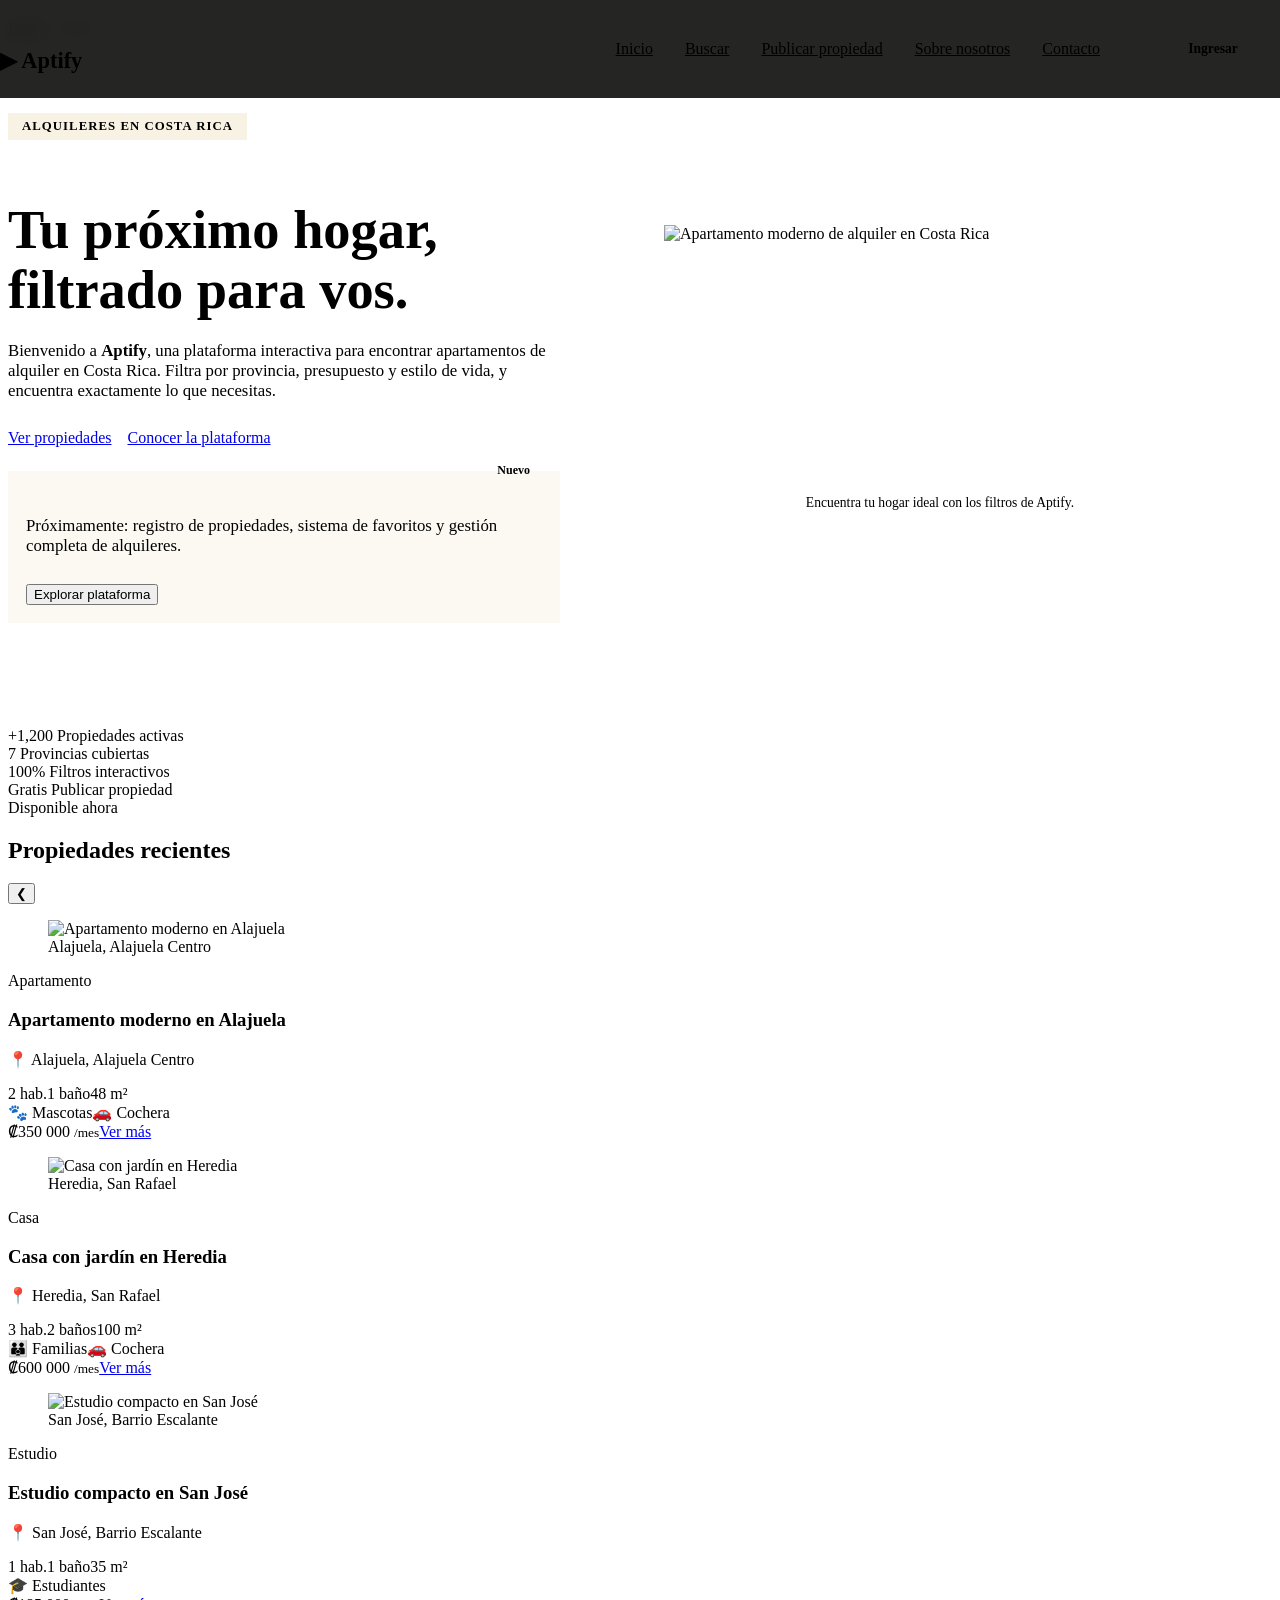
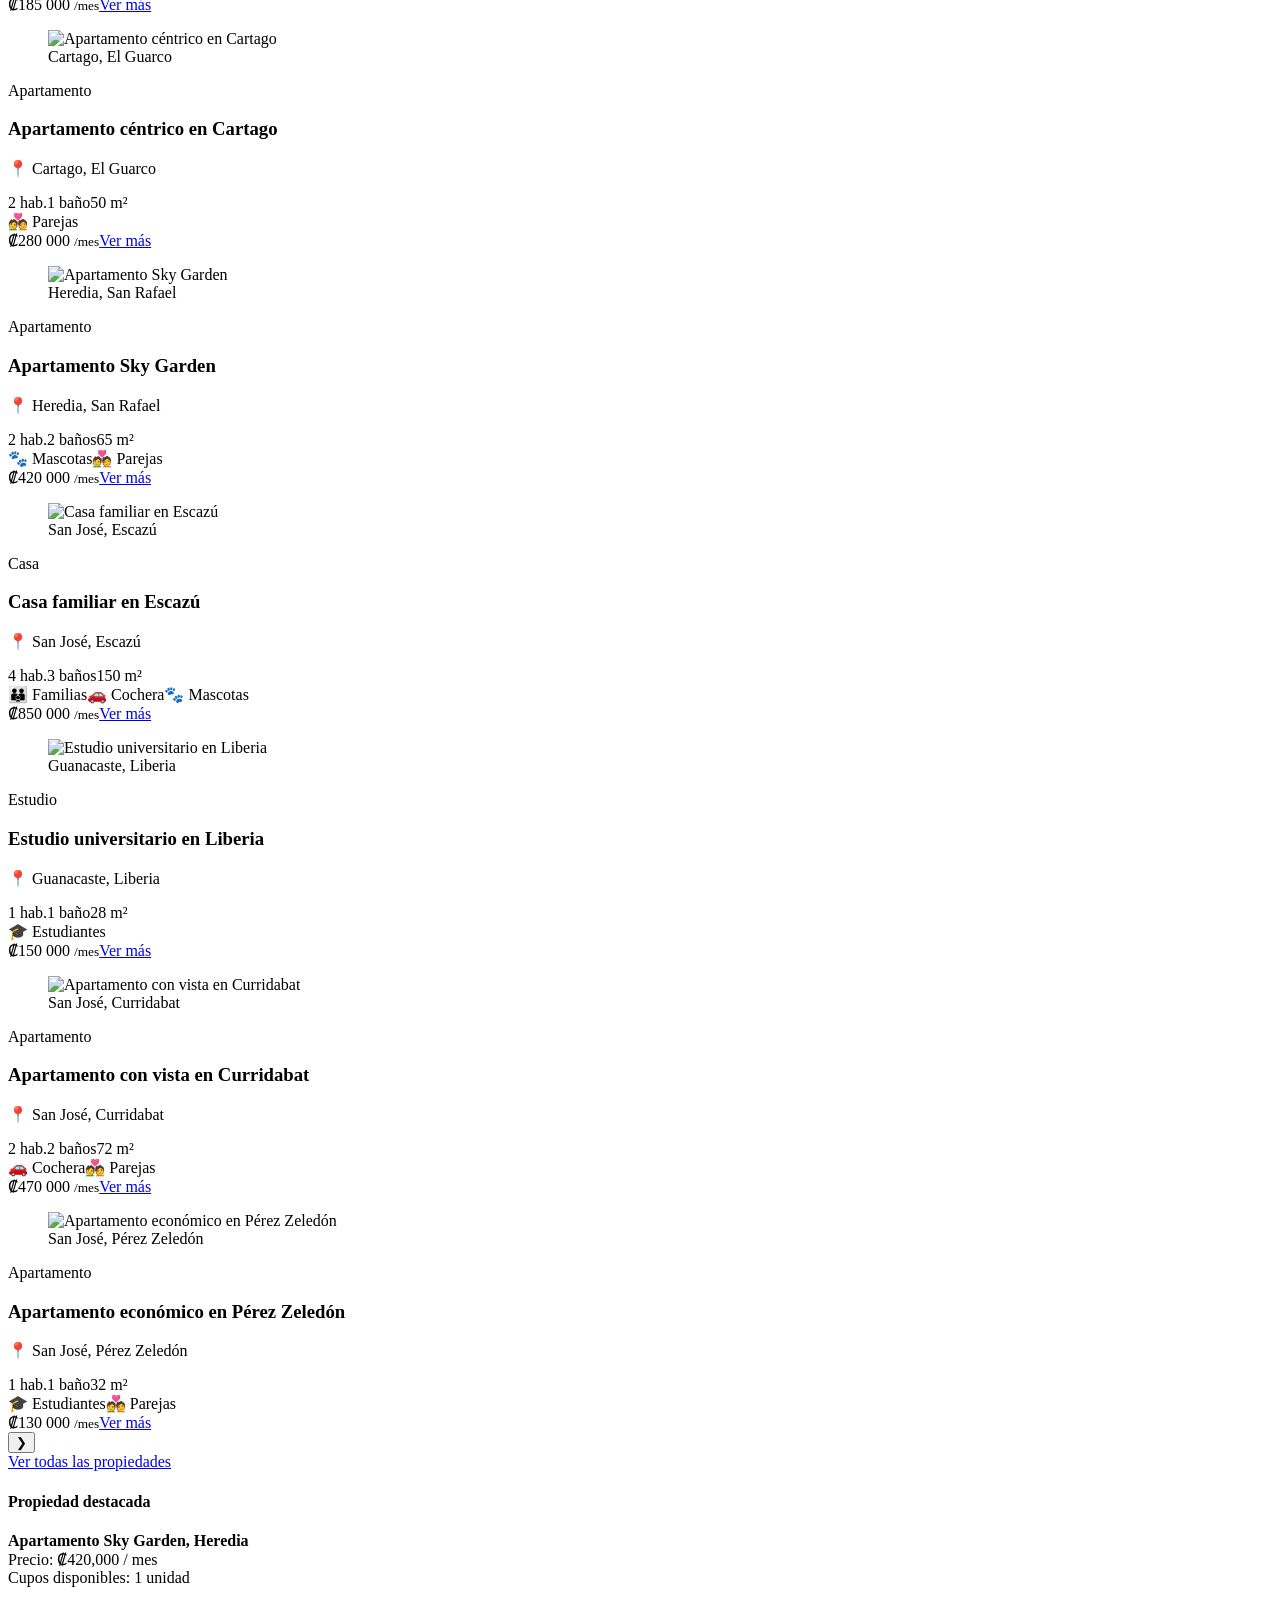
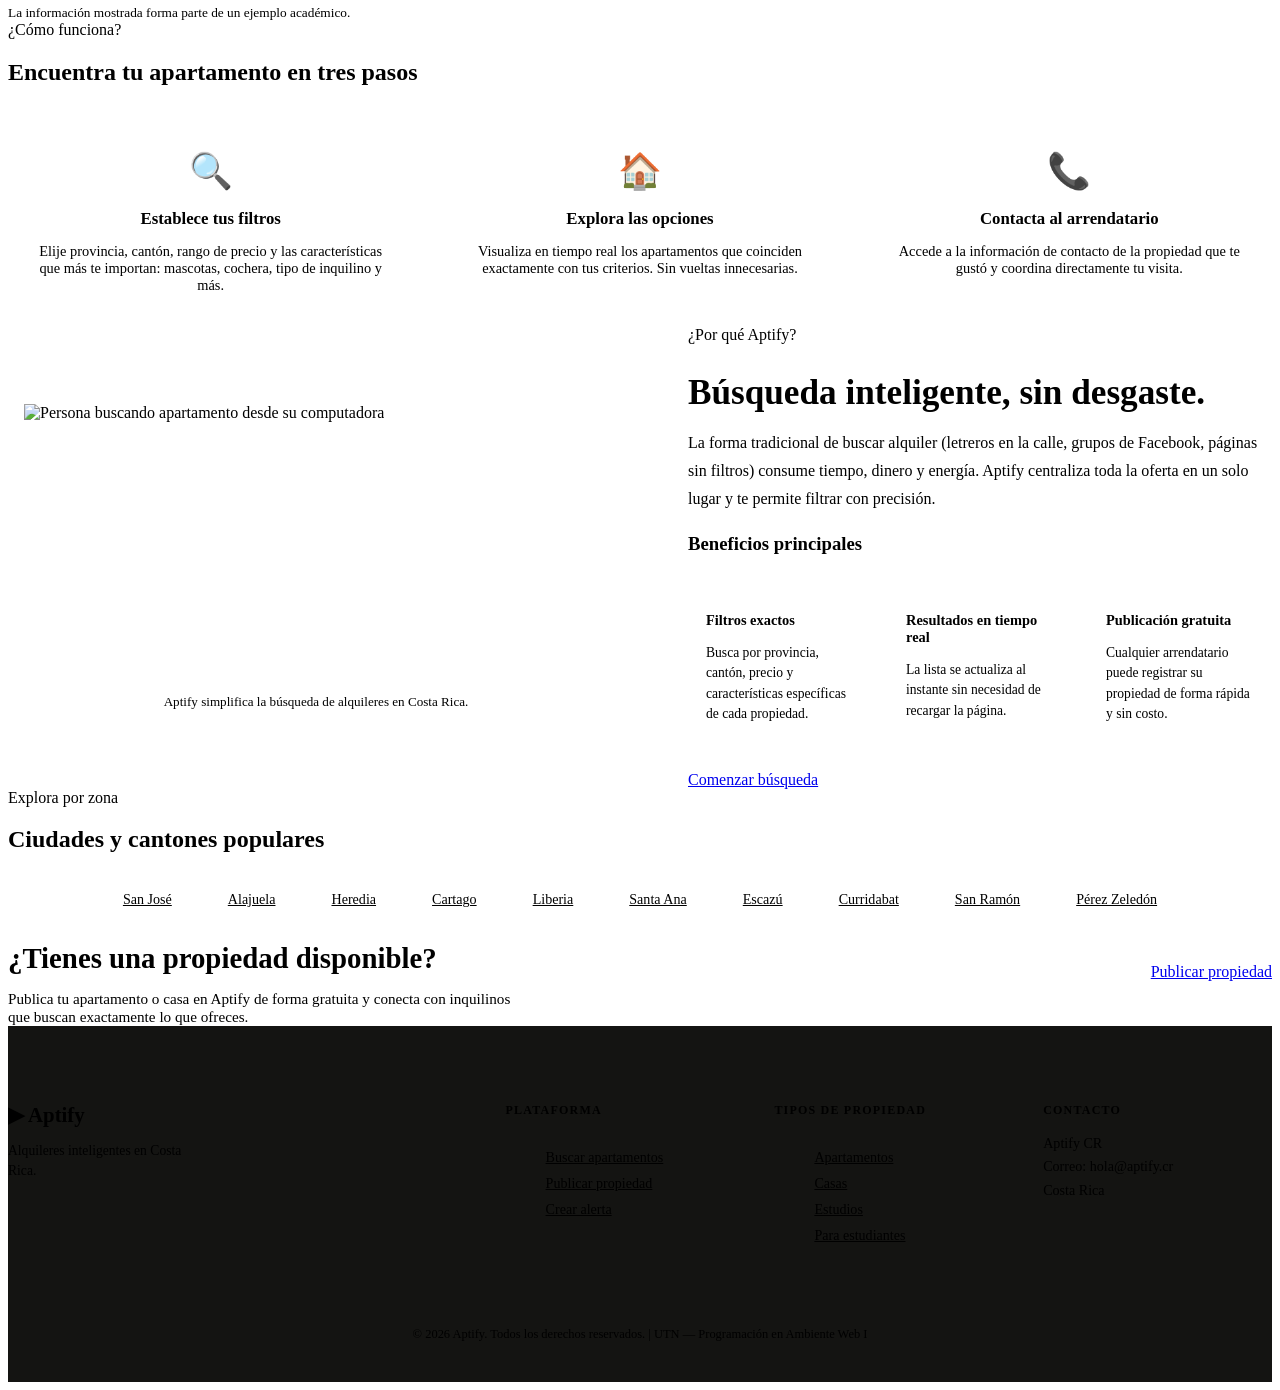
==== commit 22899dbb: "feat: Cambio de JavaScript a un JSON" ====
--- a/index.html
+++ b/index.html
@@ -157,7 +157,6 @@
                 </div>
                 <!-- Imagen representativa del hero -->
                 <figure class="hero-image">
-                    <!-- Cambiar el png cuando finalmente tenga una imagen decente -->
                     <img src="assets/images/hero-apartamentos.png" alt="Apartamento moderno de alquiler en Costa Rica">
                     <figcaption>
                         Encuentra tu hogar ideal con los filtros de Aptify.
@@ -251,7 +250,7 @@
         <!-- Por qué elegir Aptify -->
         <section id="sobre-aptify" class="about-section">
             <div class="container about-content">
-                <!-- Imagen representativa para cuando la tengamos -->
+                <!-- Imagen representativa -->
                 <figure class="about-image">
                     <img src="assets/images/about-aptify.png" alt="Persona buscando apartamento desde su computadora">
                     <figcaption>
@@ -362,7 +361,6 @@
     </footer>
 
     <script src="js/auth.js"></script>
-    <script src="js/propiedadesData.js"></script>
     <script src="js/index.js"></script>
     
 </body>
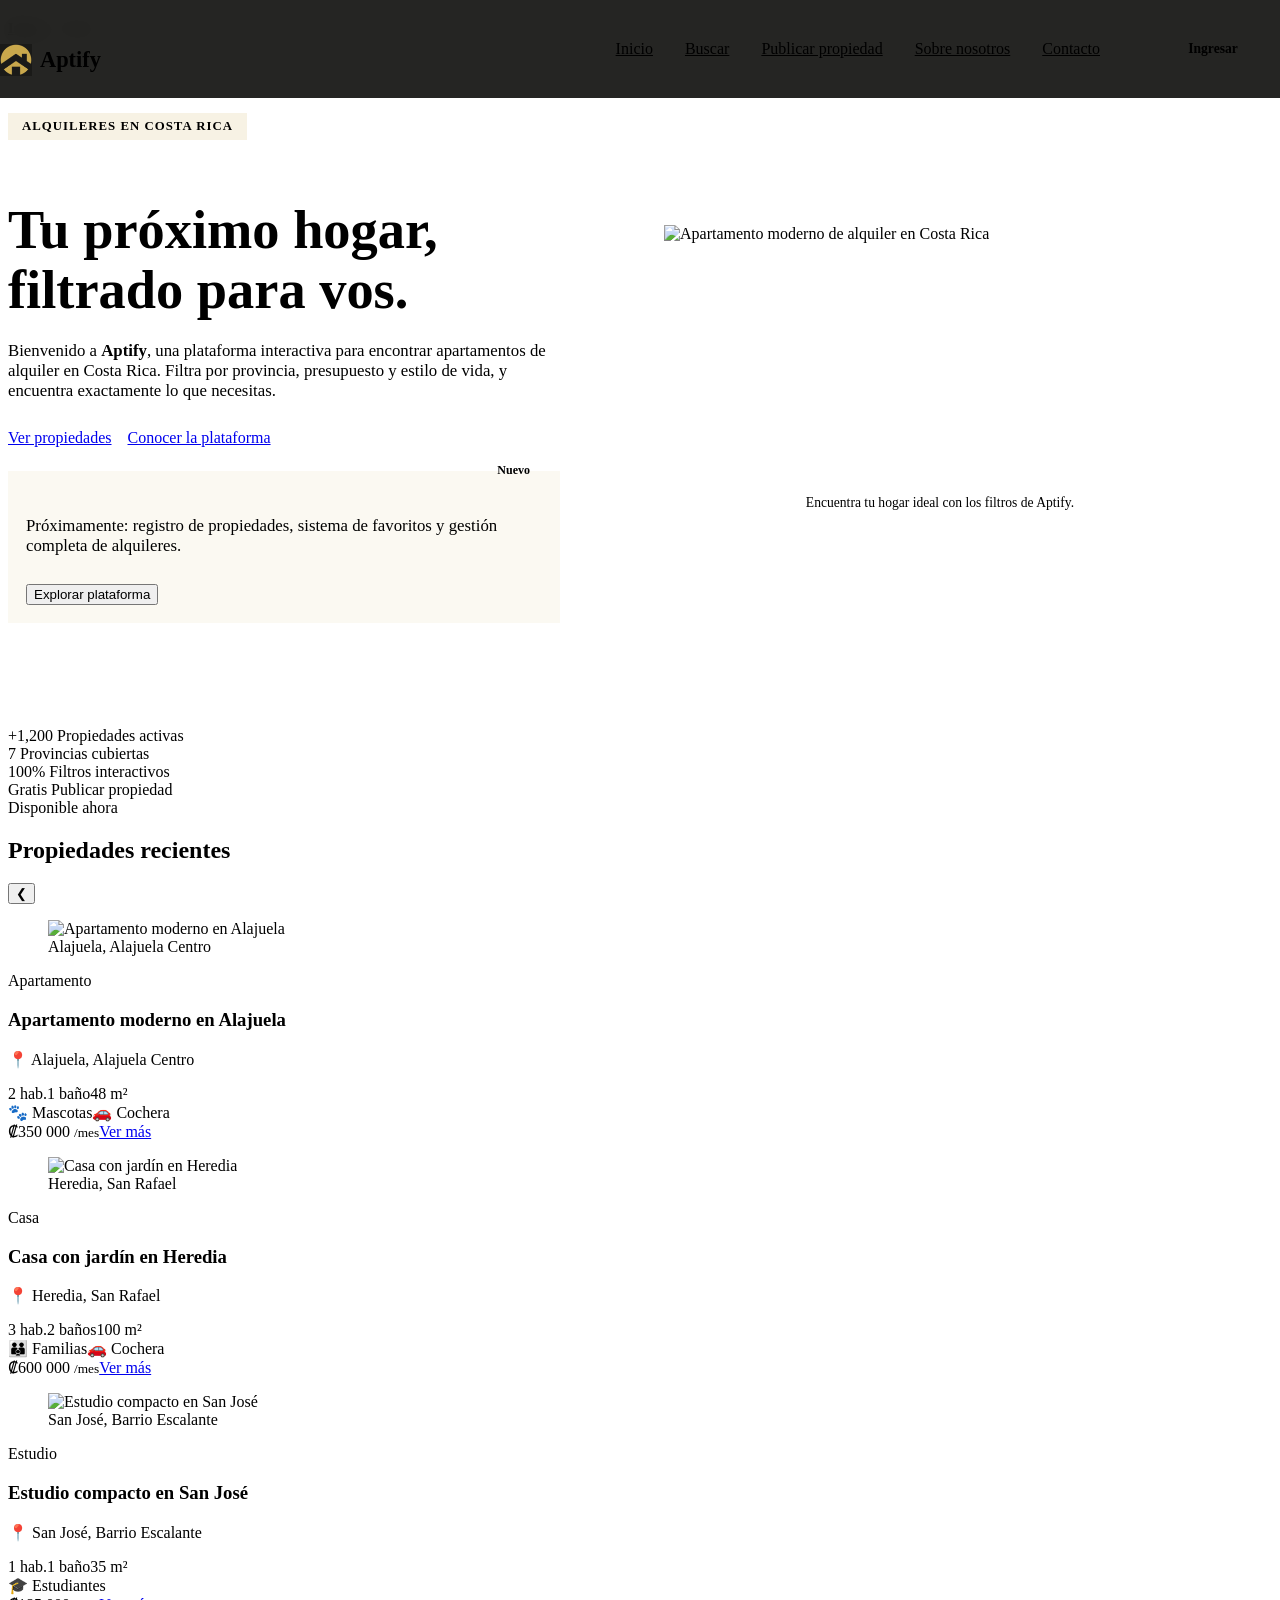
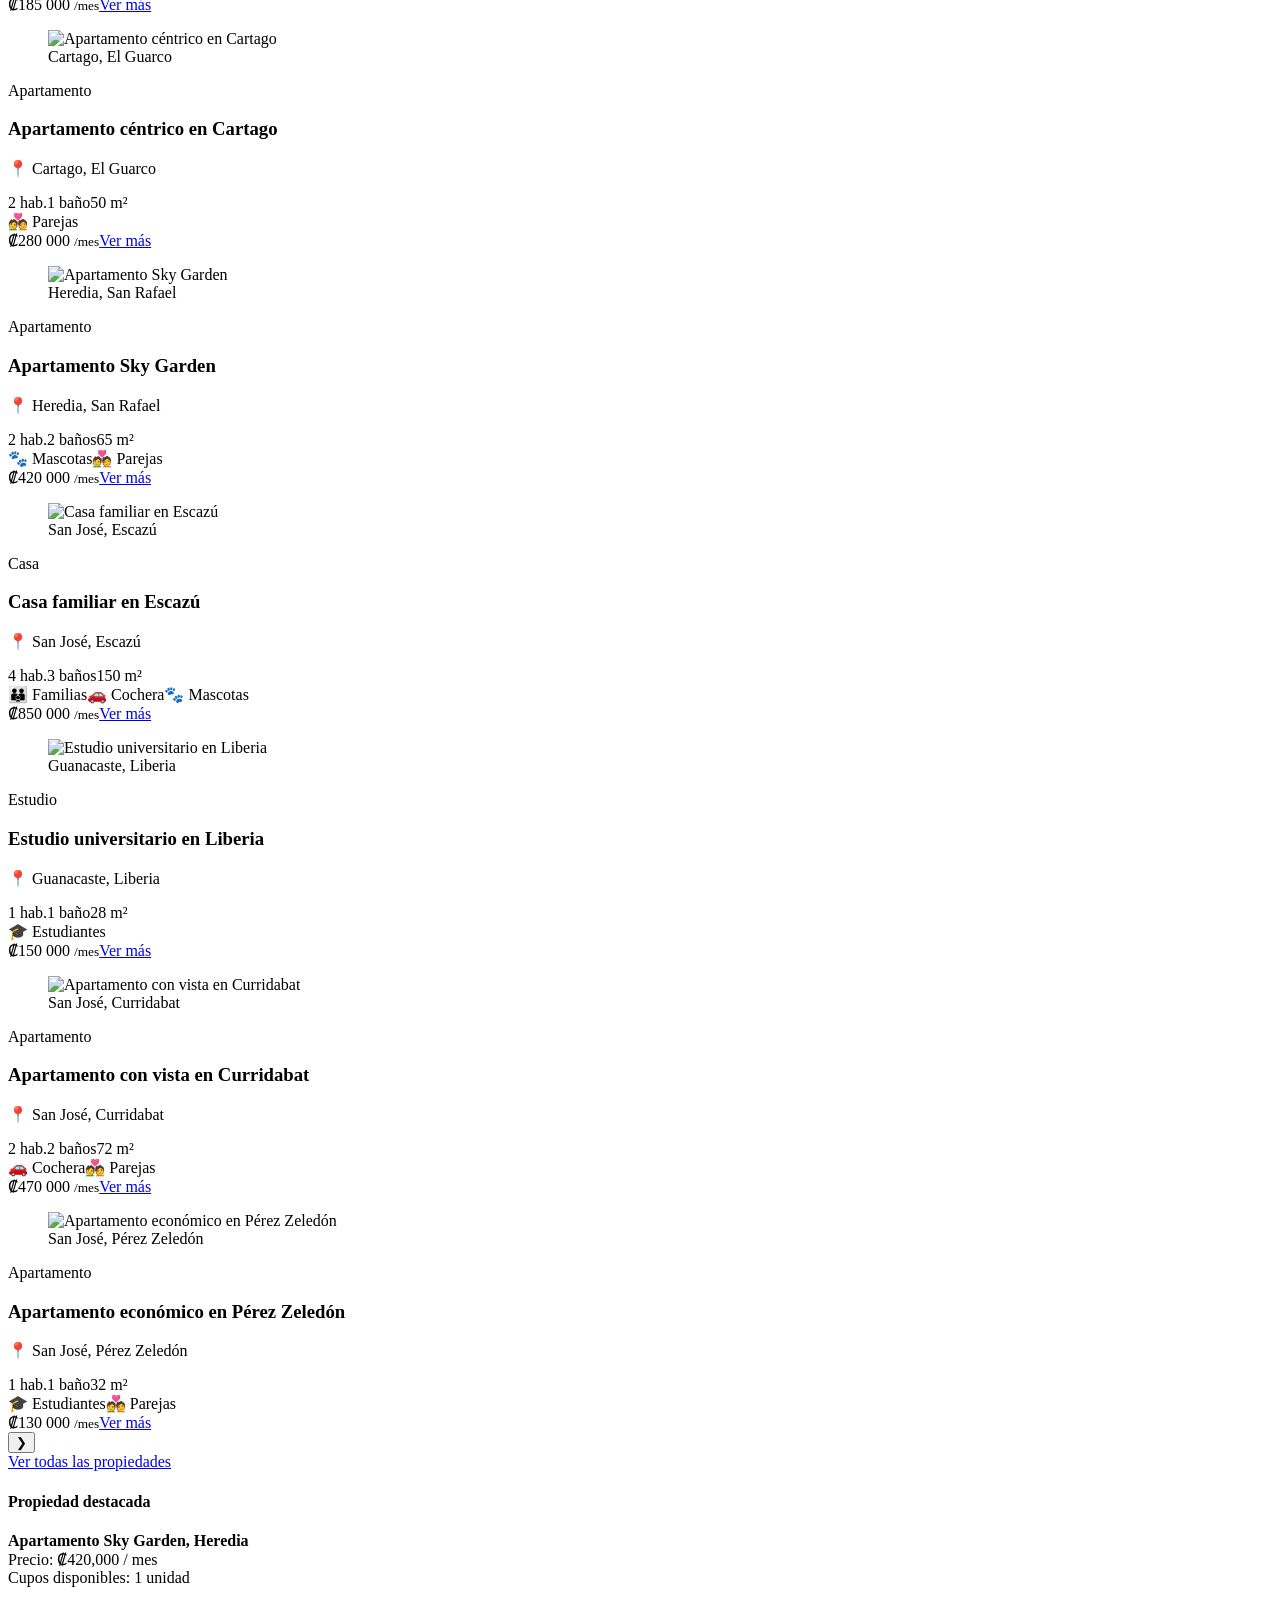
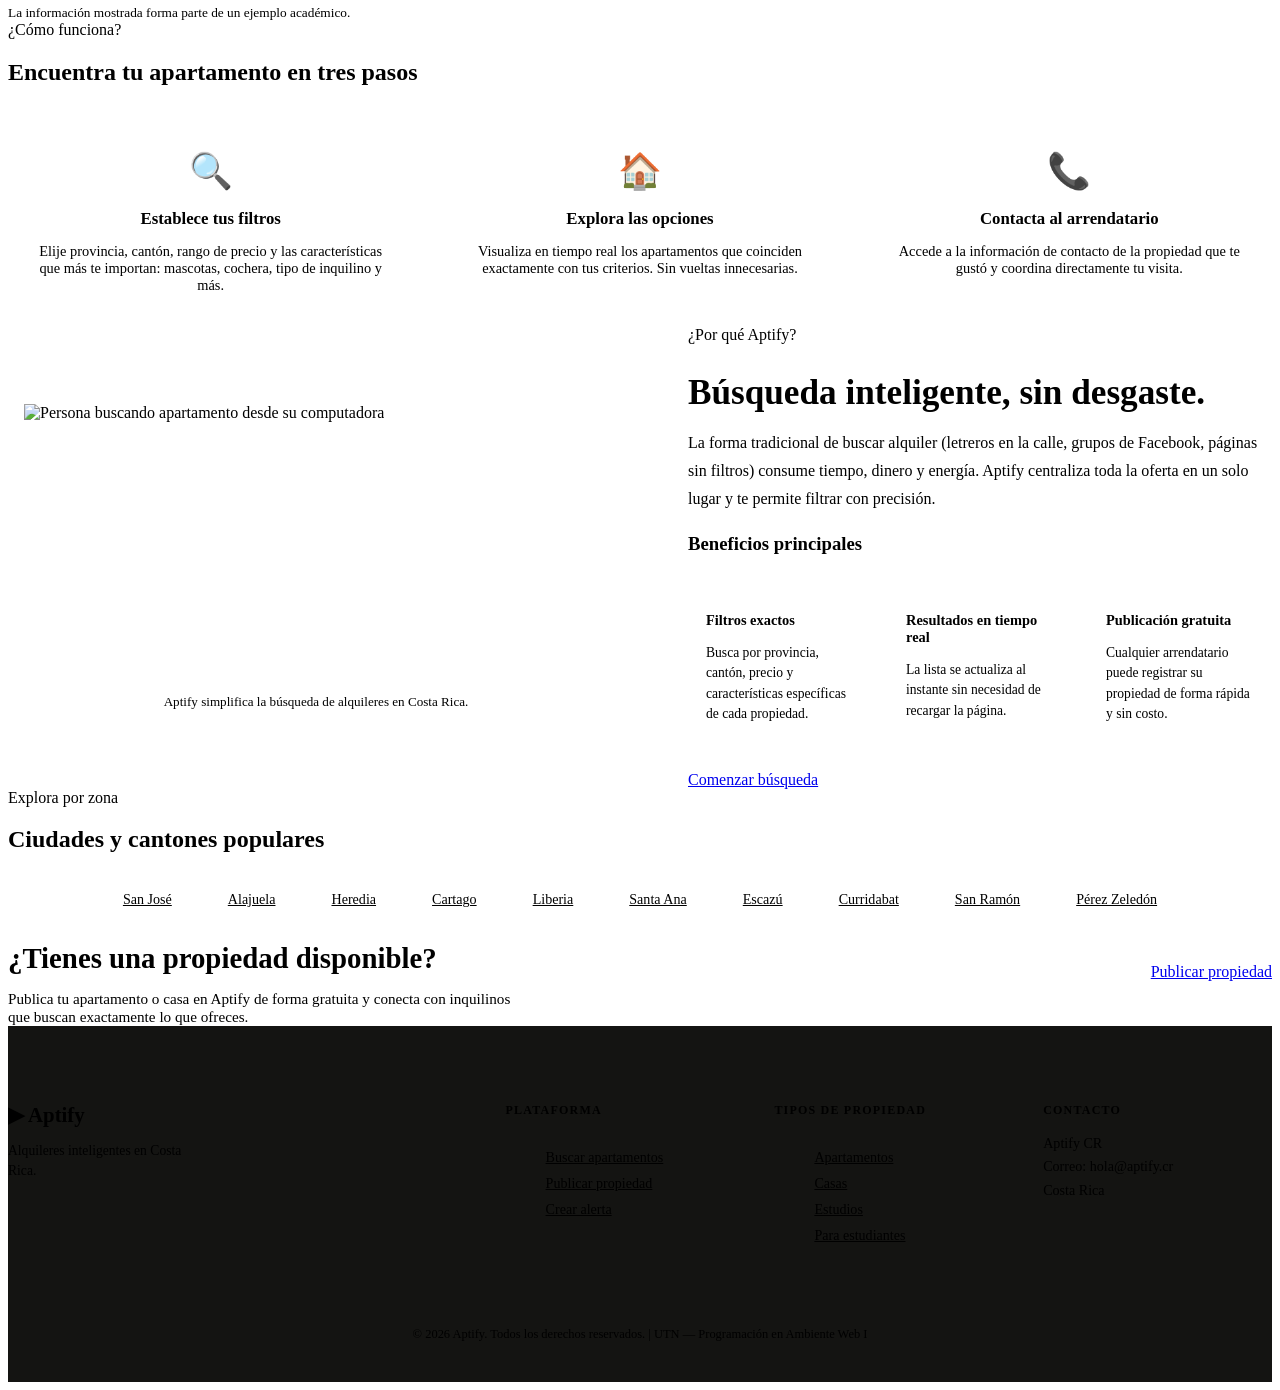
==== commit de3748cd: "feat: Nuevo filtro de escritura y añadido de logo" ====
--- a/index.html
+++ b/index.html
@@ -24,7 +24,10 @@
     <!-- Encabezado principal fijo del sitio -->
     <header class="site-header">
         <div class="container header-content">
-            <p class="logo"><strong>&#9654; Aptify</strong></p>
+            <p class="logo">
+                <img src="assets/images/aptify-logo.png" alt="Logo Aptify" class="logo-img">
+                <strong>Aptify</strong>
+            </p>
             <!-- Checkbox oculto para controlar el menú hamburguesa -->
             <input type="checkbox" id="menu-toggle" class="menu-toggle">
             <!-- Botón visual del menú hamburguesa -->
--- a/css/layout.css
+++ b/css/layout.css
@@ -1,6 +1,6 @@
 /* =========================
-   Header, navegación, breadcrumb y footer.
-   Elementos estructurales presentes en todas las páginas.
+    Header, navegación, breadcrumb y footer.
+    Elementos estructurales presentes en todas las páginas.
    ========================= */
 
 /* ── HEADER Y NAVEGACIÓN ── */
@@ -34,6 +34,18 @@
     white-space: nowrap;
     font-family: var(--fuente-display);
     color: var(--color-texto);
+    
+    /* Alinea la imagen y el texto horizontalmente en el centro */
+    display: flex;
+    align-items: center;
+    gap: 8px; /* Espacio de separación entre la imagen y la palabra Aptify */
+}
+
+/* Controla las dimensiones de la imagen del logo para que no deforme el header */
+.logo-img {
+    height: 32px;
+    width: auto;
+    object-fit: contain;
 }
 
 /* Checkbox oculto para abrir/cerrar menú */
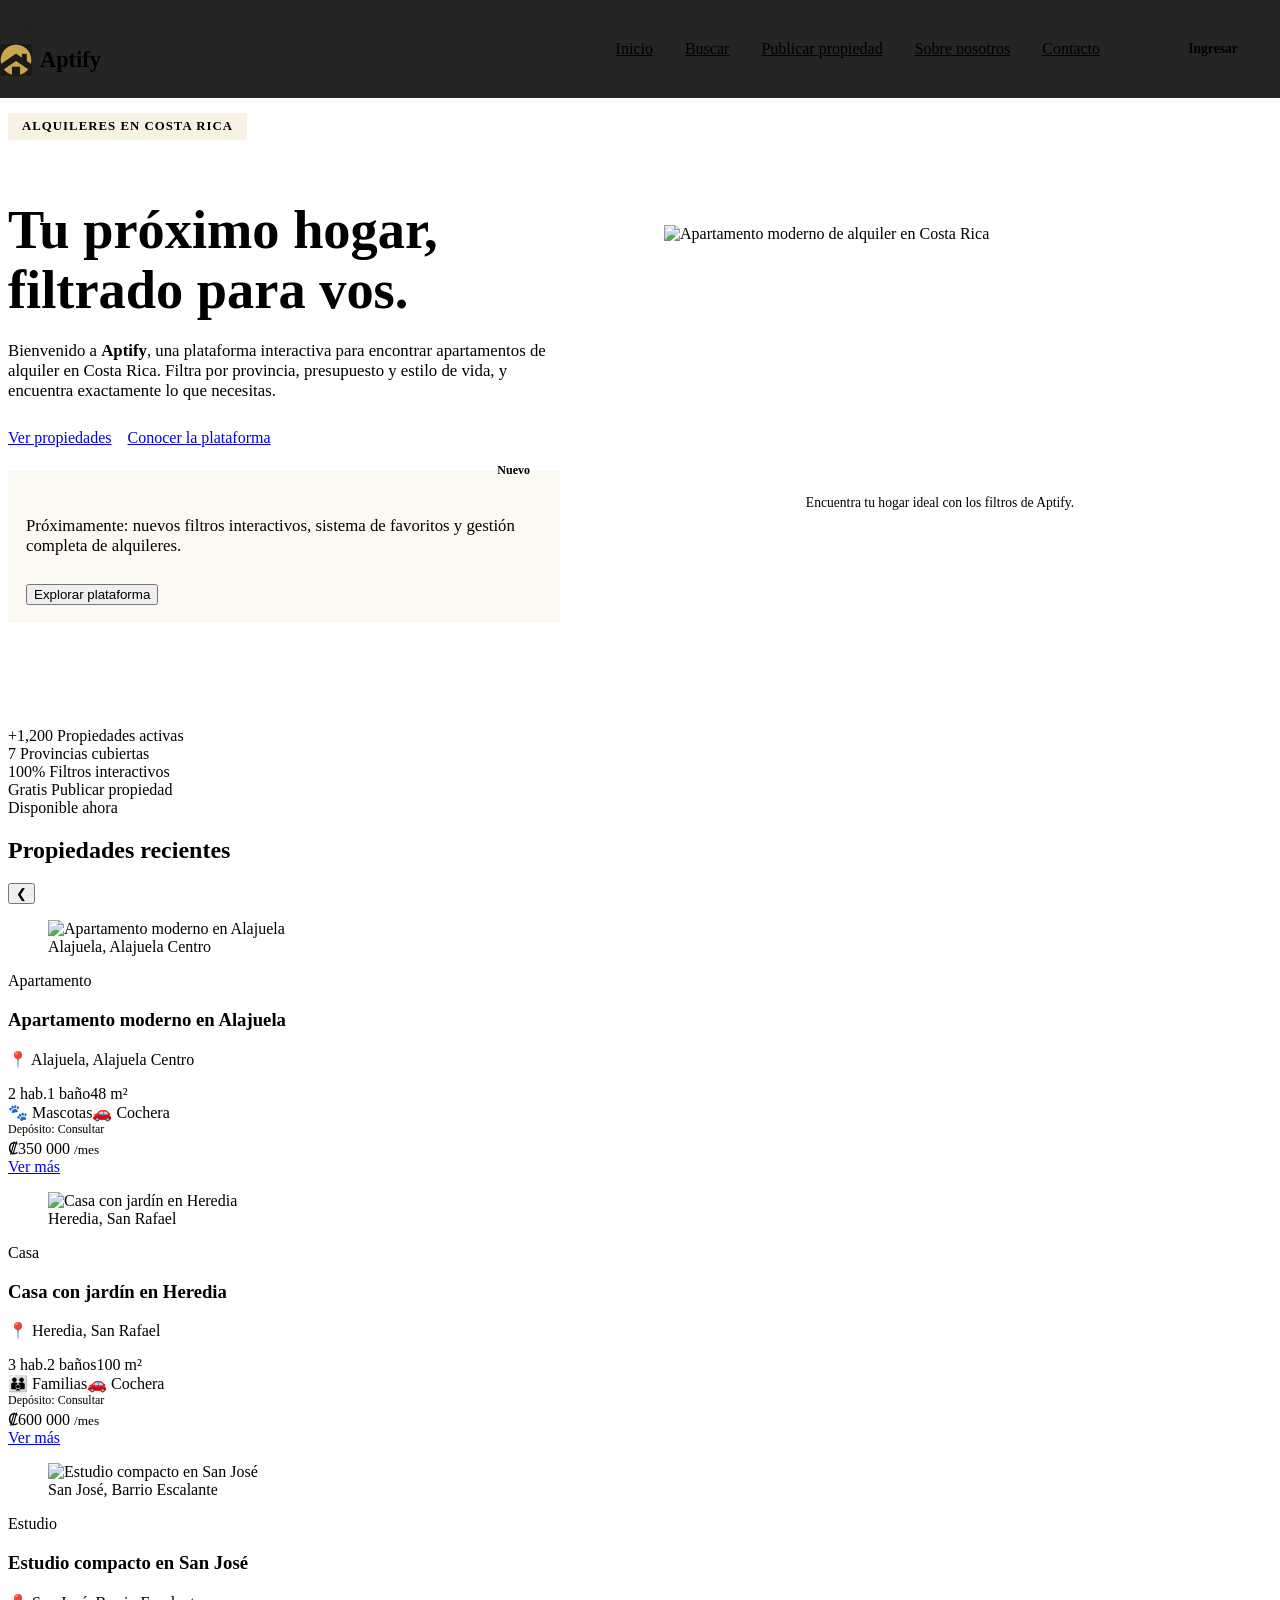
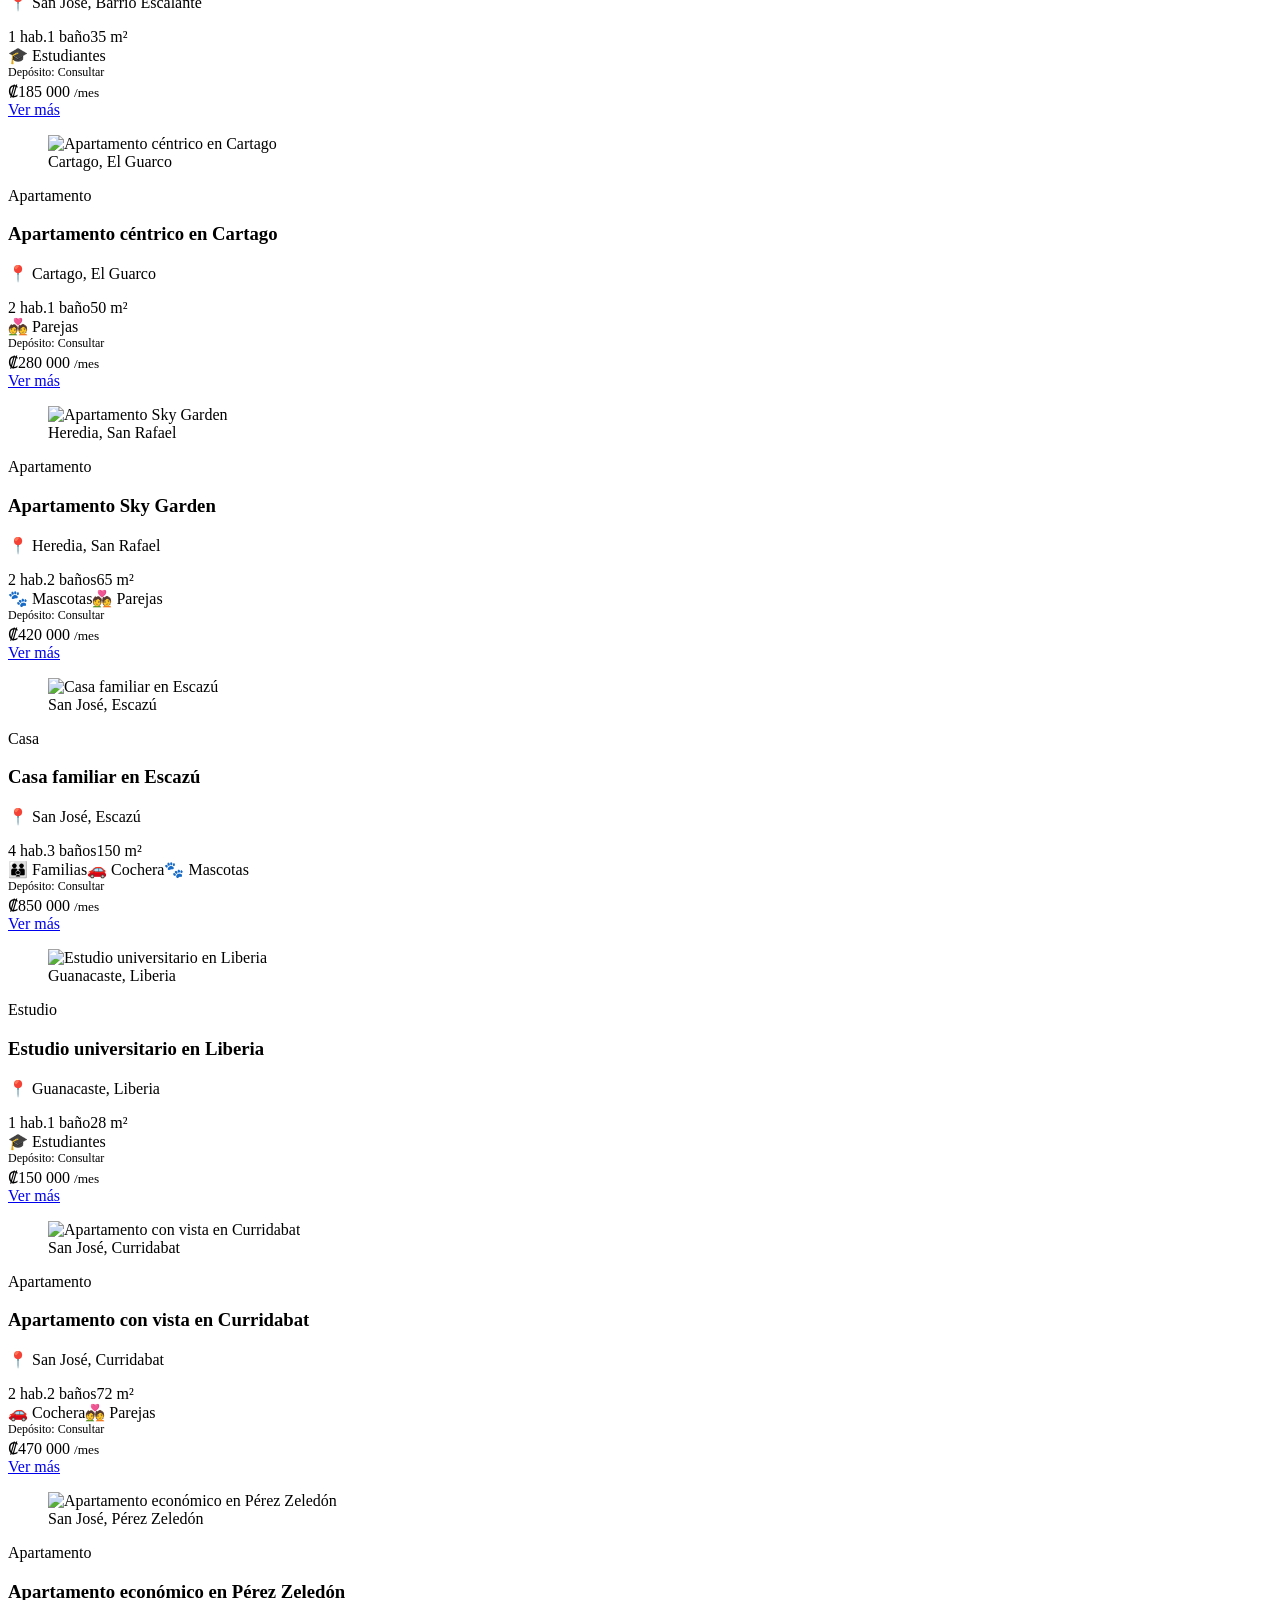
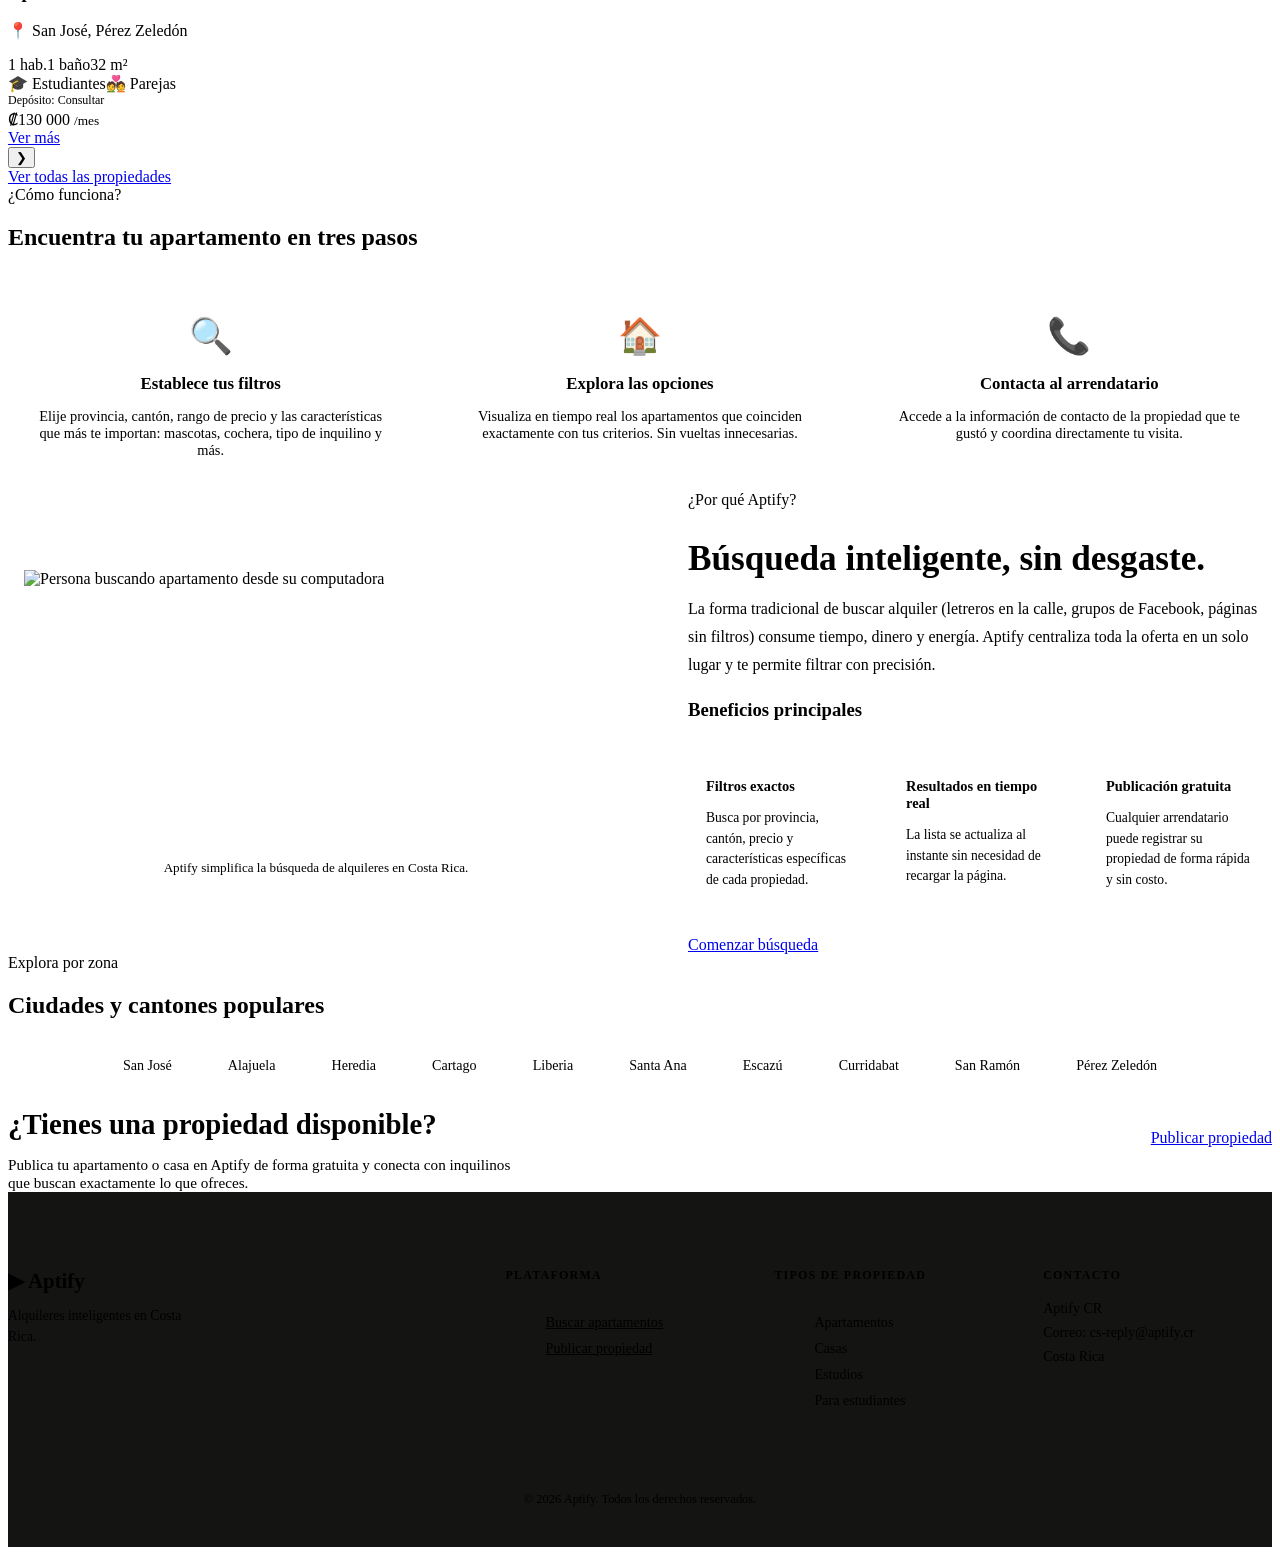
==== commit d8396342: "Commit con merge" ====
--- a/index.html
+++ b/index.html
@@ -150,7 +150,7 @@
                     <div class="hero-info">
                         <span class="info-label">Nuevo</span>
                         <p>
-                            Próximamente: registro de propiedades, sistema de favoritos
+                            Próximamente: nuevos filtros interactivos, sistema de favoritos
                             y gestión completa de alquileres.
                         </p>
                         <button class="btn-secondary">
@@ -208,19 +208,6 @@
                 </div>
             </div>
         </section>
-
-        <!-- Aside: propiedad destacada -->
-        <aside>
-            <h4>Propiedad destacada</h4>
-            <p>
-                <strong>Apartamento Sky Garden, Heredia</strong><br>
-                Precio: <span>₡420,000 / mes</span><br>
-                Cupos disponibles: <span>1 unidad</span>
-            </p>
-            <small>
-                La información mostrada forma parte de un ejemplo académico.
-            </small>
-        </aside>
 
         <!-- Cómo funciona la plataforma -->
         <section id="como-funciona" class="how-section">
@@ -295,16 +282,16 @@
                 <span class="section-eyebrow">Explora por zona</span>
                 <h2>Ciudades y cantones populares</h2>
                 <div class="locations-grid">
-                    <a href="#" class="location-chip">San José</a>
-                    <a href="#" class="location-chip">Alajuela</a>
-                    <a href="#" class="location-chip">Heredia</a>
-                    <a href="#" class="location-chip">Cartago</a>
-                    <a href="#" class="location-chip">Liberia</a>
-                    <a href="#" class="location-chip">Santa Ana</a>
-                    <a href="#" class="location-chip">Escazú</a>
-                    <a href="#" class="location-chip">Curridabat</a>
-                    <a href="#" class="location-chip">San Ramón</a>
-                    <a href="#" class="location-chip">Pérez Zeledón</a>
+                    <a class="location-chip">San José</a>
+                    <a class="location-chip">Alajuela</a>
+                    <a class="location-chip">Heredia</a>
+                    <a class="location-chip">Cartago</a>
+                    <a class="location-chip">Liberia</a>
+                    <a class="location-chip">Santa Ana</a>
+                    <a class="location-chip">Escazú</a>
+                    <a class="location-chip">Curridabat</a>
+                    <a class="location-chip">San Ramón</a>
+                    <a class="location-chip">Pérez Zeledón</a>
                 </div>
             </div>
         </section>
@@ -337,29 +324,28 @@
                 <ul>
                     <li><a href="buscar.html">Buscar apartamentos</a></li>
                     <li><a href="publicar.html">Publicar propiedad</a></li>
-                    <li><a href="#">Crear alerta</a></li>
                 </ul>
             </div>
             <div class="footer-col">
                 <h5>Tipos de propiedad</h5>
                 <ul>
-                    <li><a href="#">Apartamentos</a></li>
-                    <li><a href="#">Casas</a></li>
-                    <li><a href="#">Estudios</a></li>
-                    <li><a href="#">Para estudiantes</a></li>
+                    <li><a>Apartamentos</a></li>
+                    <li><a>Casas</a></li>
+                    <li><a>Estudios</a></li>
+                    <li><a>Para estudiantes</a></li>
                 </ul>
             </div>
             <div class="footer-col">
                 <h5>Contacto</h5>
                 <address>
                     Aptify CR<br>
-                    Correo: hola@aptify.cr<br>
+                    Correo: cs-reply@aptify.cr<br>
                     Costa Rica
                 </address>
             </div>
         </div>
         <p>
-            <small>&copy; 2026 Aptify. Todos los derechos reservados. | UTN — Programación en Ambiente Web I</small>
+            <small>&copy; 2026 Aptify. Todos los derechos reservados.</small>
         </p>
     </footer>
 
--- a/css/responsive.css
+++ b/css/responsive.css
@@ -0,0 +1,273 @@
+/* =========================
+   Media queries para tablet y móvil.
+   Agrupa todos los ajustes responsivos del sitio.
+   ========================= */
+
+/* =========================
+   TABLET
+   Pantallas medianas (max-width: 900px)
+   ========================= */
+
+@media (max-width: 900px) {
+
+    body {
+        padding-top: 70px;
+    }
+
+    /* Hero pasa a una sola columna */
+    .hero-content {
+        flex-direction: column;
+        align-items: flex-start;
+    }
+
+    .hero-text,
+    .hero-image {
+        width: 100%;
+    }
+
+    /* About pasa a una sola columna */
+    .about-content {
+        flex-direction: column;
+    }
+
+    .about-image {
+        width: 100%;
+        max-width: 500px;
+    }
+
+    /* Footer pasa a dos columnas */
+    .footer-content {
+        grid-template-columns: 1fr 1fr;
+    }
+
+    /* Menú con menos separación */
+    .main-nav ul {
+        gap: 4px;
+    }
+
+    .main-nav a {
+        font-size: 0.85rem;
+        padding: 7px 8px;
+    }
+
+    /* CTA en columna */
+    .cta-content {
+        flex-direction: column;
+        text-align: center;
+    }
+
+    /* Buscar: panel de filtros pasa a estar arriba */
+    .buscar-layout {
+        grid-template-columns: 1fr;
+    }
+
+    /* Quita el sticky en tablet */
+    .filtros-panel {
+        position: static;
+    }
+
+    /* Los filtros se distribuyen en dos columnas en tablet */
+    .filtros-panel > .filtro-grupo {
+        display: inline-flex;
+        width: calc(50% - 8px);
+        vertical-align: top;
+    }
+}
+
+/* =========================
+   MÓVIL
+   Pantallas pequeñas (max-width: 700px)
+   ========================= */
+
+@media (max-width: 700px) {
+
+    body {
+        padding-top: 64px;
+    }
+
+    .site-header {
+        padding: 12px 0;
+    }
+
+    .header-content {
+        position: relative;
+    }
+
+    /* Muestra el botón hamburguesa */
+    .menu-button {
+        display: block;
+    }
+
+    /* Menú oculto por defecto en móvil */
+    .main-nav {
+        display: none;
+        position: absolute;
+        top: 50px;
+        left: 0;
+        width: 100%;
+        background-color: var(--color-superficie);
+        border-top: 1px solid var(--color-dorado);
+        padding: 14px;
+        border-radius: 0 0 12px 12px;
+        z-index: 999;
+    }
+
+    /* Cuando el checkbox está activo, el menú se muestra */
+    .menu-toggle:checked ~ .main-nav {
+        display: block;
+    }
+
+    /* Menú vertical en móvil */
+    .main-nav ul {
+        display: flex;
+        flex-direction: column;
+        align-items: stretch;
+        gap: 6px;
+    }
+
+    .main-nav a {
+        display: block;
+        padding: 12px;
+        background-color: rgba(255, 255, 255, 0.05);
+    }
+
+    /* Hero más compacto en móvil */
+    .hero {
+        padding: 48px 0;
+    }
+
+    .hero-text h1 {
+        font-size: 2rem;
+    }
+
+    /* Barra de búsqueda en columna */
+    .search-bar {
+        flex-direction: column;
+    }
+
+    .search-btn {
+        width: 100%;
+        text-align: center;
+        justify-content: center;
+    }
+
+    /* Listings en una sola columna */
+    .listings-grid {
+        grid-template-columns: 1fr;
+    }
+
+    /* Footer en una sola columna */
+    .footer-content {
+        grid-template-columns: 1fr;
+    }
+
+    /* Acciones del hero en columna */
+    .hero-actions {
+        flex-direction: column;
+        align-items: stretch;
+    }
+
+    .btn-link {
+        text-align: center;
+        padding: 10px;
+    }
+
+    /* Breadcrumb más compacto */
+    .breadcrumb .container {
+        font-size: 0.82rem;
+        flex-wrap: wrap;
+    }
+
+    /* Buscar: filtros en columna completa */
+    .filtros-panel > .filtro-grupo {
+        display: flex;
+        width: 100%;
+    }
+
+    /* Barra de resultados en columna */
+    .resultados-barra {
+        flex-direction: column;
+        align-items: flex-start;
+    }
+
+    /* Auth: padding reducido en móvil */
+    .auth-card {
+        padding: 28px 20px;
+    }
+}
+
+/* =========================
+   MÓVIL PEQUEÑO
+   Teléfonos angostos (max-width: 420px)
+   ========================= */
+
+@media (max-width: 480px) {
+
+    .logo {
+        font-size: 1.15rem;
+    }
+
+    .hero-text h1 {
+        font-size: 1.75rem;
+    }
+
+    .btn-primary,
+    .btn-secondary,
+    .btn-gold {
+        width: 100%;
+        text-align: center;
+    }
+
+    /* Aseguramos que la ventana oculte perfectamente lo que se desplaza a la derecha */
+    .carousel-window {
+        width: 100% !important;
+        overflow: hidden !important;
+    }
+
+    /* Cada tarjeta ocupará exactamente el ancho completo de la pantalla */
+    .carousel-window .property-card {
+        flex: 0 0 100% !important;
+        max-width: 100% !important;
+        min-width: 100% !important;
+        
+        /* En lugar de gap, usamos padding para dar aire entre tarjetas 
+           sin alterar el ancho del 100% que calcula el JS */
+        padding-right: 10px;
+        padding-left: 10px;
+        
+        box-sizing: border-box !important;
+    }
+
+    /* Ajustamos el contenedor para que no use gap rígido en móvil */
+    .carousel-window .listings-grid {
+        display: flex !important;
+        flex-direction: row !important;
+        gap: 0px !important; /* Eliminamos el gap horizontal para que el JS no se desfase */
+        transition: transform 0.5s ease-in-out;
+    }
+    
+    /* Permitir scroll vertical en el menú desplegable cuando esté activo */
+    .main-nav {
+        /* Restamos la altura estimada del header fijo para que encaje perfecto */
+        max-height: calc(100vh - 70px); 
+        overflow-y: auto; /* Activa el scroll si el contenido se desborda */
+        -webkit-overflow-scrolling: touch; /* Suaviza el desplazamiento en celulares */
+    }
+
+    /* Asegurar que el contenedor específico del formulario de sesión no bloquee el flujo */
+    .session-sidebar,
+    .session-form {
+        max-height: none; /* Eliminamos cualquier restricción de altura previa */
+        overflow: visible; /* Dejamos que el contenedor crezca para que .main-nav controle el scroll */
+    }
+
+    /* Reducir ligeramente los espaciados internos en móvil para ganar valioso espacio vertical */
+    .main-nav ul {
+        gap: 8px !important; /* Reduce la separación entre elementos del menú */
+        padding: 15px 0;
+    }
+
+    .session-form .form-group {
+        margin-bottom: 8px !important; /* Reduce el espacio entre campos (input/label) */
+    }
+}
